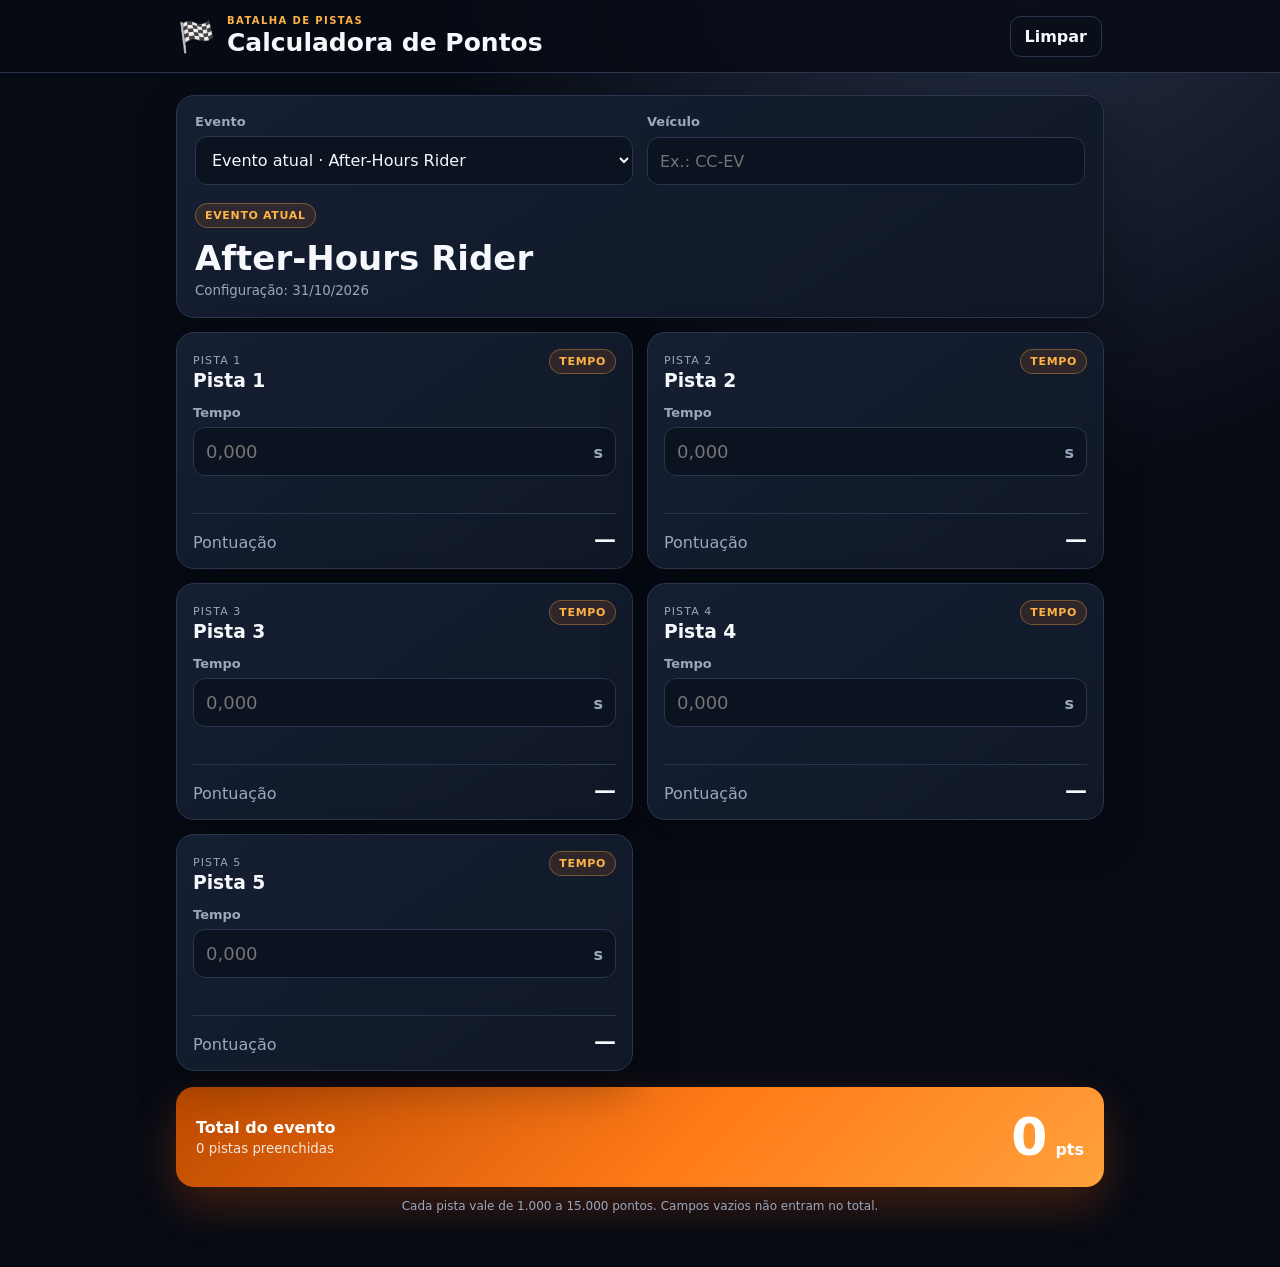
==== index.html @ f87edad0 "Add files via upload" ====
<!doctype html>
<html lang="pt-BR">
<head>
  <meta charset="utf-8">
  <meta name="viewport" content="width=device-width,initial-scale=1,viewport-fit=cover">
  <meta name="theme-color" content="#090f1d">
  <meta name="description" content="Calculadora de pontuação para eventos de corrida.">
  <link rel="manifest" href="manifest.webmanifest">
  <link rel="stylesheet" href="style.css">
  <title>Calculadora de Pontos</title>
</head>
<body>
  <header class="hero">
    <div class="hero__inner">
      <div class="brand"><span class="brand__mark" aria-hidden="true">🏁</span><div><p class="eyebrow">BATALHA DE PISTAS</p><h1>Calculadora de Pontos</h1></div></div>
      <button class="button button--ghost" id="clearButton" type="button">Limpar</button>
    </div>
  </header>
  <main class="container">
    <noscript><p class="notice notice--error">Este site precisa de JavaScript para calcular a pontuação.</p></noscript>
    <p id="status" class="notice" role="status" aria-live="polite">Carregando configuração…</p>
    <section id="calculator" class="hidden" aria-label="Calculadora">
      <div class="panel setup">
        <label class="field"><span>Evento</span><select id="eventSelect"></select></label>
        <label class="field"><span>Veículo</span><input id="vehicleInput" type="text" maxlength="40" autocomplete="off" placeholder="Ex.: CC-EV"></label>
        <div class="event-title"><span id="eventLabel" class="pill"></span><h2 id="eventName"></h2><small id="updatedAt"></small></div>
      </div>
      <div id="tracks" class="tracks"></div>
      <section class="total-card" aria-label="Pontuação total">
        <div><span>Total do evento</span><small id="completedText">0 pistas preenchidas</small></div>
        <strong id="totalScore">0</strong><span class="total-card__unit">pts</span>
      </section>
      <p class="footnote" id="limitsText"></p>
    </section>
  </main>
  <template id="trackTemplate">
    <article class="track-card">
      <div class="track-card__head"><div><span class="track-number"></span><h3 class="track-name"></h3></div><span class="track-type pill"></span></div>
      <label class="field"><span class="input-label"></span><div class="input-wrap"><input class="track-input" type="text" inputmode="decimal" autocomplete="off" placeholder="0,000"><span class="unit"></span></div><small class="error" aria-live="polite"></small></label>
      <div class="score-row"><span>Pontuação</span><strong class="track-score">—</strong></div>
    </article>
  </template>
  <script src="app.js" defer></script>
</body>
</html>
---- style.css ----
:root{color-scheme:dark;--bg:#070b14;--panel:#101827;--panel2:#151f32;--line:#29364d;--text:#f6f8fb;--muted:#9aa8bd;--accent:#ff7a18;--accent2:#ffb347;--danger:#ff6b6b;--ok:#4dd4ac;--radius:18px;--shadow:0 18px 45px rgba(0,0,0,.28)}*{box-sizing:border-box}html{font-family:Inter,ui-sans-serif,system-ui,-apple-system,"Segoe UI",sans-serif;background:var(--bg)}body{margin:0;min-width:320px;color:var(--text);background:radial-gradient(circle at 80% -10%,#28334b 0,transparent 35%),var(--bg);min-height:100vh}.hero{border-bottom:1px solid var(--line);background:rgba(7,11,20,.86);backdrop-filter:blur(14px);position:sticky;top:0;z-index:10}.hero__inner{max-width:960px;margin:auto;padding:15px 18px;display:flex;align-items:center;justify-content:space-between;gap:14px}.brand{display:flex;align-items:center;gap:12px}.brand__mark{font-size:30px}.eyebrow{margin:0;color:var(--accent2);font-weight:800;letter-spacing:.14em;font-size:10px}.brand h1{font-size:clamp(18px,4vw,25px);margin:2px 0 0}.container{max-width:960px;margin:auto;padding:22px 16px 42px}.panel,.track-card{background:linear-gradient(145deg,var(--panel2),var(--panel));border:1px solid var(--line);border-radius:var(--radius);box-shadow:var(--shadow)}.setup{padding:18px;display:grid;grid-template-columns:1fr 1fr;gap:14px}.event-title{grid-column:1/-1;padding-top:4px}.event-title h2{margin:10px 0 2px;font-size:clamp(23px,5vw,34px)}.event-title small{color:var(--muted)}.field{display:grid;gap:7px}.field>span{font-size:13px;color:var(--muted);font-weight:700}input,select{width:100%;border:1px solid var(--line);border-radius:12px;background:#0b1220;color:var(--text);padding:13px 12px;font:inherit;outline:none}input:focus,select:focus{border-color:var(--accent);box-shadow:0 0 0 3px rgba(255,122,24,.15)}.tracks{display:grid;grid-template-columns:repeat(2,minmax(0,1fr));gap:14px;margin-top:14px}.track-card{padding:16px}.track-card__head{display:flex;justify-content:space-between;align-items:flex-start;gap:10px;margin-bottom:14px}.track-card__head h3{margin:2px 0 0}.track-number{font-size:11px;color:var(--muted);text-transform:uppercase;letter-spacing:.1em}.pill{display:inline-flex;border:1px solid rgba(255,179,71,.35);background:rgba(255,122,24,.12);color:var(--accent2);padding:5px 9px;border-radius:999px;font-size:11px;font-weight:800;text-transform:uppercase;letter-spacing:.06em}.input-wrap{position:relative}.input-wrap input{padding-right:54px;font-size:18px;font-variant-numeric:tabular-nums}.unit{position:absolute;right:13px;top:50%;transform:translateY(-50%);color:var(--muted);font-weight:700}.score-row{display:flex;align-items:end;justify-content:space-between;border-top:1px solid var(--line);margin-top:14px;padding-top:13px;color:var(--muted)}.score-row strong{color:var(--text);font-size:22px;font-variant-numeric:tabular-nums}.score-row strong.is-max{color:var(--ok)}.total-card{margin-top:16px;border-radius:var(--radius);padding:20px;background:linear-gradient(135deg,#bd4a00,#ff7a18 55%,#ffa13b);color:#fff;display:grid;grid-template-columns:1fr auto auto;align-items:center;gap:8px;box-shadow:0 18px 45px rgba(255,90,0,.24)}.total-card div{display:grid;gap:4px}.total-card span{font-weight:800}.total-card small{opacity:.85}.total-card strong{font-size:clamp(34px,9vw,52px);font-variant-numeric:tabular-nums}.total-card__unit{align-self:end;padding-bottom:8px}.button{border:0;border-radius:11px;padding:10px 14px;font:inherit;font-weight:800;cursor:pointer}.button--ghost{color:var(--text);border:1px solid var(--line);background:transparent}.button:hover{border-color:var(--accent)}.notice{padding:13px 15px;border:1px solid var(--line);background:var(--panel);border-radius:12px;color:var(--muted)}.notice--error,.error{color:var(--danger)}.error{min-height:16px}.footnote{text-align:center;color:var(--muted);font-size:12px}.hidden{display:none!important}@media(max-width:680px){.setup,.tracks{grid-template-columns:1fr}.total-card{grid-template-columns:1fr auto auto}.brand__mark{display:none}}@media(prefers-reduced-motion:no-preference){.track-card{transition:transform .15s,border-color .15s}.track-card:focus-within{transform:translateY(-2px);border-color:#465676}}
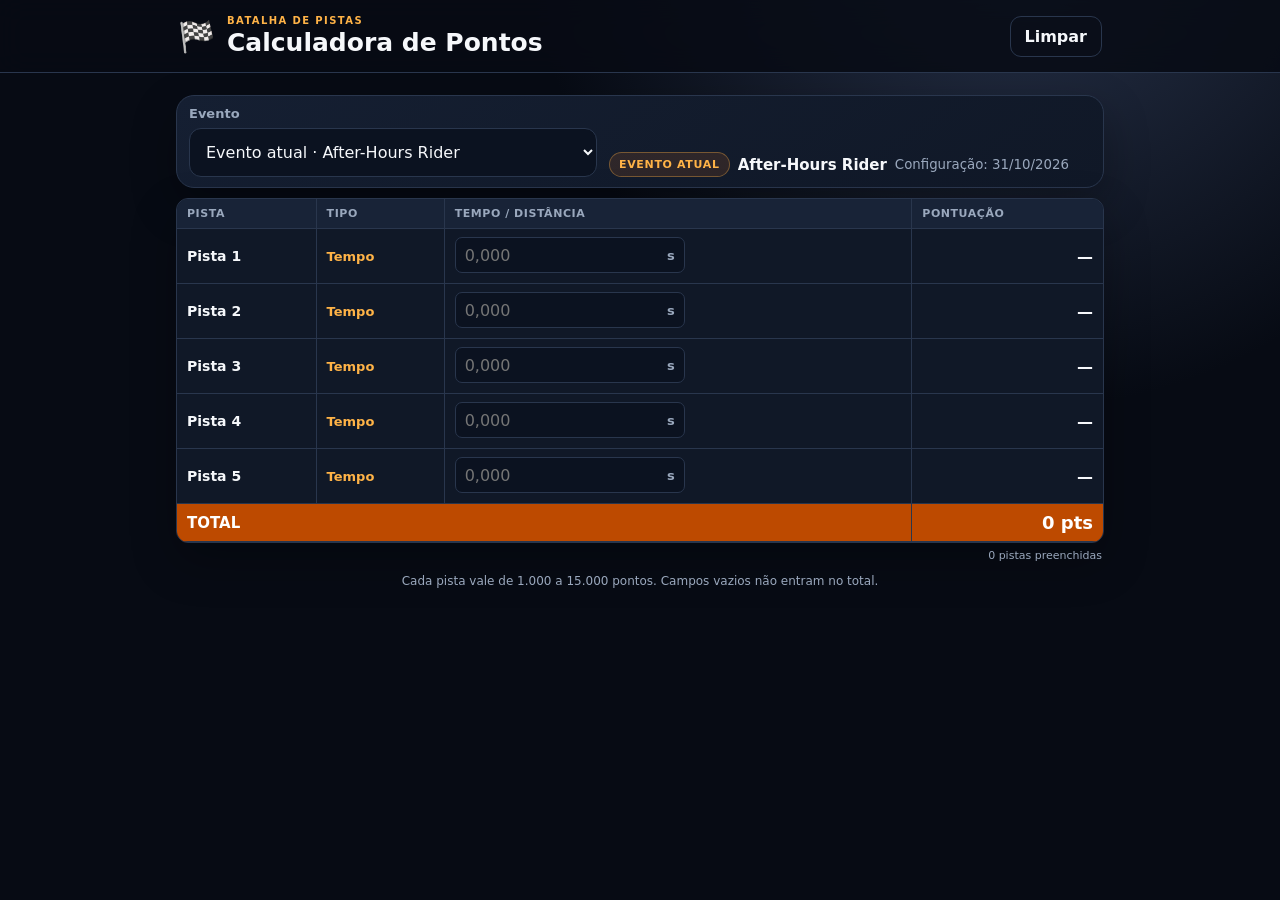
==== commit 20297912: "Add files via upload" ====
--- a/index.html
+++ b/index.html
@@ -20,25 +20,28 @@
     <noscript><p class="notice notice--error">Este site precisa de JavaScript para calcular a pontuação.</p></noscript>
     <p id="status" class="notice" role="status" aria-live="polite">Carregando configuração…</p>
     <section id="calculator" class="hidden" aria-label="Calculadora">
-      <div class="panel setup">
-        <label class="field"><span>Evento</span><select id="eventSelect"></select></label>
-        <label class="field"><span>Veículo</span><input id="vehicleInput" type="text" maxlength="40" autocomplete="off" placeholder="Ex.: CC-EV"></label>
-        <div class="event-title"><span id="eventLabel" class="pill"></span><h2 id="eventName"></h2><small id="updatedAt"></small></div>
+      <div class="panel setup compact-setup">
+        <label class="field event-picker"><span>Evento</span><select id="eventSelect"></select></label>
+        <div class="event-title"><span id="eventLabel" class="pill"></span><strong id="eventName"></strong><small id="updatedAt"></small></div>
       </div>
-      <div id="tracks" class="tracks"></div>
-      <section class="total-card" aria-label="Pontuação total">
-        <div><span>Total do evento</span><small id="completedText">0 pistas preenchidas</small></div>
-        <strong id="totalScore">0</strong><span class="total-card__unit">pts</span>
-      </section>
+      <div class="table-wrap">
+        <table class="score-table">
+          <thead><tr><th>Pista</th><th>Tipo</th><th>Tempo / Distância</th><th>Pontuação</th></tr></thead>
+          <tbody id="tracks"></tbody>
+          <tfoot><tr><th colspan="3">TOTAL</th><th><span id="totalScore">0</span> pts</th></tr></tfoot>
+        </table>
+      </div>
+      <p id="completedText" class="completed-text">0 pistas preenchidas</p>
       <p class="footnote" id="limitsText"></p>
     </section>
   </main>
   <template id="trackTemplate">
-    <article class="track-card">
-      <div class="track-card__head"><div><span class="track-number"></span><h3 class="track-name"></h3></div><span class="track-type pill"></span></div>
-      <label class="field"><span class="input-label"></span><div class="input-wrap"><input class="track-input" type="text" inputmode="decimal" autocomplete="off" placeholder="0,000"><span class="unit"></span></div><small class="error" aria-live="polite"></small></label>
-      <div class="score-row"><span>Pontuação</span><strong class="track-score">—</strong></div>
-    </article>
+    <tr class="track-row">
+      <th scope="row" class="track-name"></th>
+      <td><span class="track-type"></span></td>
+      <td><div class="compact-input"><input class="track-input" type="text" inputmode="decimal" autocomplete="off" placeholder="0,000"><span class="unit"></span></div><small class="error" aria-live="polite"></small></td>
+      <td class="track-score">—</td>
+    </tr>
   </template>
   <script src="app.js" defer></script>
 </body>
--- a/style.css
+++ b/style.css
@@ -1 +1,3 @@
 :root{color-scheme:dark;--bg:#070b14;--panel:#101827;--panel2:#151f32;--line:#29364d;--text:#f6f8fb;--muted:#9aa8bd;--accent:#ff7a18;--accent2:#ffb347;--danger:#ff6b6b;--ok:#4dd4ac;--radius:18px;--shadow:0 18px 45px rgba(0,0,0,.28)}*{box-sizing:border-box}html{font-family:Inter,ui-sans-serif,system-ui,-apple-system,"Segoe UI",sans-serif;background:var(--bg)}body{margin:0;min-width:320px;color:var(--text);background:radial-gradient(circle at 80% -10%,#28334b 0,transparent 35%),var(--bg);min-height:100vh}.hero{border-bottom:1px solid var(--line);background:rgba(7,11,20,.86);backdrop-filter:blur(14px);position:sticky;top:0;z-index:10}.hero__inner{max-width:960px;margin:auto;padding:15px 18px;display:flex;align-items:center;justify-content:space-between;gap:14px}.brand{display:flex;align-items:center;gap:12px}.brand__mark{font-size:30px}.eyebrow{margin:0;color:var(--accent2);font-weight:800;letter-spacing:.14em;font-size:10px}.brand h1{font-size:clamp(18px,4vw,25px);margin:2px 0 0}.container{max-width:960px;margin:auto;padding:22px 16px 42px}.panel,.track-card{background:linear-gradient(145deg,var(--panel2),var(--panel));border:1px solid var(--line);border-radius:var(--radius);box-shadow:var(--shadow)}.setup{padding:18px;display:grid;grid-template-columns:1fr 1fr;gap:14px}.event-title{grid-column:1/-1;padding-top:4px}.event-title h2{margin:10px 0 2px;font-size:clamp(23px,5vw,34px)}.event-title small{color:var(--muted)}.field{display:grid;gap:7px}.field>span{font-size:13px;color:var(--muted);font-weight:700}input,select{width:100%;border:1px solid var(--line);border-radius:12px;background:#0b1220;color:var(--text);padding:13px 12px;font:inherit;outline:none}input:focus,select:focus{border-color:var(--accent);box-shadow:0 0 0 3px rgba(255,122,24,.15)}.tracks{display:grid;grid-template-columns:repeat(2,minmax(0,1fr));gap:14px;margin-top:14px}.track-card{padding:16px}.track-card__head{display:flex;justify-content:space-between;align-items:flex-start;gap:10px;margin-bottom:14px}.track-card__head h3{margin:2px 0 0}.track-number{font-size:11px;color:var(--muted);text-transform:uppercase;letter-spacing:.1em}.pill{display:inline-flex;border:1px solid rgba(255,179,71,.35);background:rgba(255,122,24,.12);color:var(--accent2);padding:5px 9px;border-radius:999px;font-size:11px;font-weight:800;text-transform:uppercase;letter-spacing:.06em}.input-wrap{position:relative}.input-wrap input{padding-right:54px;font-size:18px;font-variant-numeric:tabular-nums}.unit{position:absolute;right:13px;top:50%;transform:translateY(-50%);color:var(--muted);font-weight:700}.score-row{display:flex;align-items:end;justify-content:space-between;border-top:1px solid var(--line);margin-top:14px;padding-top:13px;color:var(--muted)}.score-row strong{color:var(--text);font-size:22px;font-variant-numeric:tabular-nums}.score-row strong.is-max{color:var(--ok)}.total-card{margin-top:16px;border-radius:var(--radius);padding:20px;background:linear-gradient(135deg,#bd4a00,#ff7a18 55%,#ffa13b);color:#fff;display:grid;grid-template-columns:1fr auto auto;align-items:center;gap:8px;box-shadow:0 18px 45px rgba(255,90,0,.24)}.total-card div{display:grid;gap:4px}.total-card span{font-weight:800}.total-card small{opacity:.85}.total-card strong{font-size:clamp(34px,9vw,52px);font-variant-numeric:tabular-nums}.total-card__unit{align-self:end;padding-bottom:8px}.button{border:0;border-radius:11px;padding:10px 14px;font:inherit;font-weight:800;cursor:pointer}.button--ghost{color:var(--text);border:1px solid var(--line);background:transparent}.button:hover{border-color:var(--accent)}.notice{padding:13px 15px;border:1px solid var(--line);background:var(--panel);border-radius:12px;color:var(--muted)}.notice--error,.error{color:var(--danger)}.error{min-height:16px}.footnote{text-align:center;color:var(--muted);font-size:12px}.hidden{display:none!important}@media(max-width:680px){.setup,.tracks{grid-template-columns:1fr}.total-card{grid-template-columns:1fr auto auto}.brand__mark{display:none}}@media(prefers-reduced-motion:no-preference){.track-card{transition:transform .15s,border-color .15s}.track-card:focus-within{transform:translateY(-2px);border-color:#465676}}
+/* v2 compact spreadsheet layout */
+.compact-setup{display:flex;align-items:end;gap:12px;padding:10px 12px}.compact-setup .event-picker{min-width:260px}.compact-setup .event-title{padding:0;display:flex;align-items:center;gap:8px;min-width:0}.compact-setup .event-title strong{font-size:15px;white-space:nowrap;overflow:hidden;text-overflow:ellipsis}.compact-setup .event-title small{white-space:nowrap}.table-wrap{margin-top:10px;border:1px solid var(--line);border-radius:12px;overflow:hidden;background:var(--panel);box-shadow:var(--shadow)}.score-table{width:100%;border-collapse:collapse;font-variant-numeric:tabular-nums}.score-table th,.score-table td{padding:8px 10px;border-right:1px solid var(--line);border-bottom:1px solid var(--line);text-align:left}.score-table th:last-child,.score-table td:last-child{border-right:0}.score-table thead th{background:#182337;color:var(--muted);font-size:11px;text-transform:uppercase;letter-spacing:.05em}.score-table tbody th{font-size:14px;white-space:nowrap}.score-table tbody td{font-size:13px}.score-table tbody tr:last-child>*{border-bottom:1px solid var(--line)}.score-table tfoot th{background:#bd4a00;color:white;font-size:15px}.score-table tfoot th:last-child{text-align:right;font-size:18px}.track-type{color:var(--accent2);font-weight:700}.compact-input{display:flex;align-items:center;position:relative;max-width:230px}.compact-input input{height:36px;border-radius:7px;padding:6px 44px 6px 9px;font-size:16px}.compact-input .unit{right:10px}.track-score{text-align:right!important;font-weight:800;font-size:16px!important;white-space:nowrap}.track-score.is-max{color:var(--ok)}.error{display:block;min-height:0;margin-top:2px;font-size:10px}.completed-text{margin:6px 2px 0;text-align:right;color:var(--muted);font-size:11px}@media(max-width:680px){.container{padding:10px 8px 26px}.hero__inner{padding:9px 10px}.brand h1{font-size:17px}.eyebrow{display:none}.compact-setup{display:block;padding:8px}.compact-setup .event-picker{min-width:0}.compact-setup .event-title{margin-top:6px;flex-wrap:wrap}.compact-setup .event-title small{display:none}.table-wrap{margin-top:8px;border-radius:8px}.score-table th,.score-table td{padding:6px 5px}.score-table thead th{font-size:9px}.score-table thead th:nth-child(1){width:18%}.score-table thead th:nth-child(2){width:18%}.score-table thead th:nth-child(3){width:37%}.score-table thead th:nth-child(4){width:27%}.score-table tbody th{font-size:12px}.score-table tbody td{font-size:11px}.compact-input input{min-width:0;width:100%;height:32px;font-size:15px;padding-left:6px}.track-score{font-size:13px!important}.footnote{margin:8px 4px}.button{padding:7px 10px;font-size:12px}}
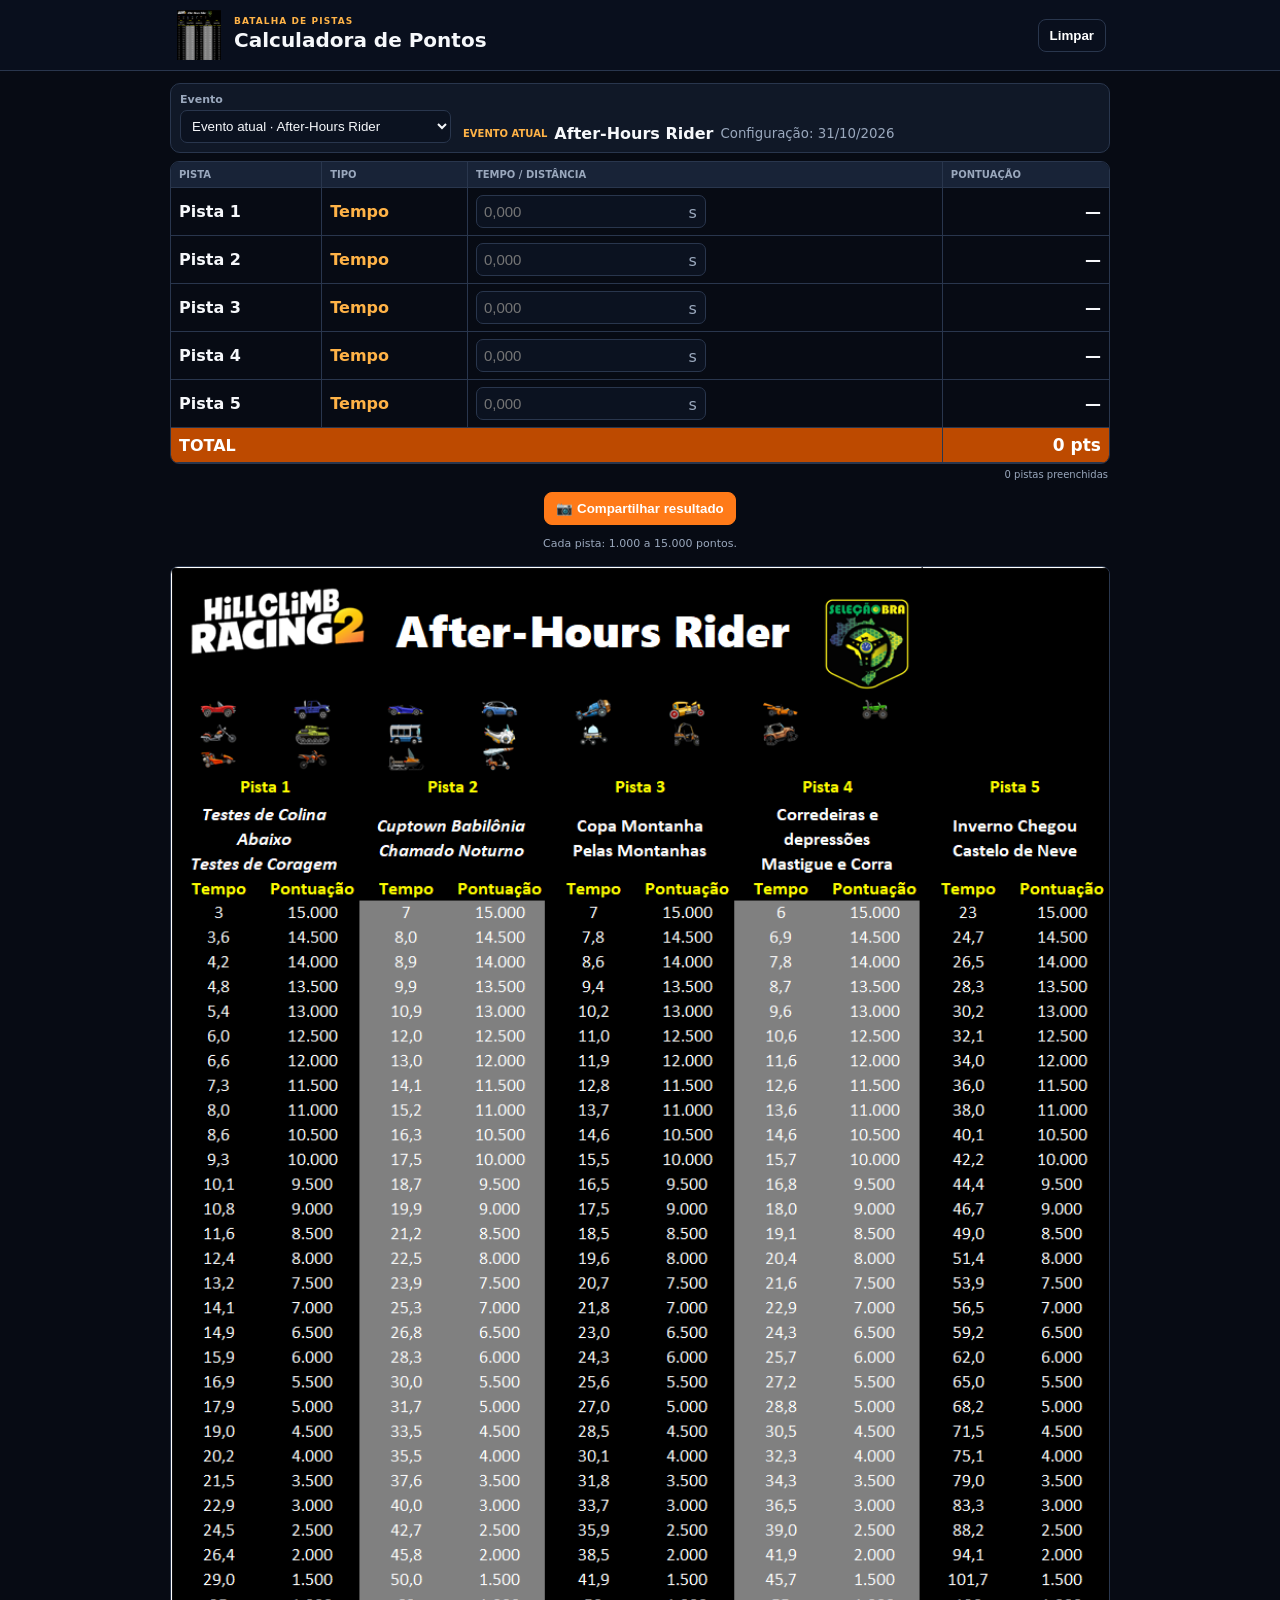
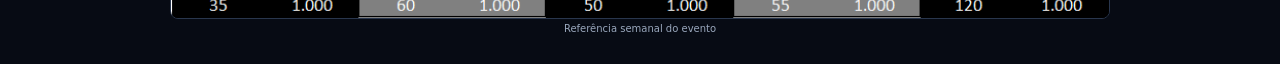
==== commit 58491c59: "Add files via upload" ====
--- a/index.html
+++ b/index.html
@@ -1,48 +1,7 @@
-<!doctype html>
-<html lang="pt-BR">
-<head>
-  <meta charset="utf-8">
-  <meta name="viewport" content="width=device-width,initial-scale=1,viewport-fit=cover">
-  <meta name="theme-color" content="#090f1d">
-  <meta name="description" content="Calculadora de pontuação para eventos de corrida.">
-  <link rel="manifest" href="manifest.webmanifest">
-  <link rel="stylesheet" href="style.css">
-  <title>Calculadora de Pontos</title>
-</head>
-<body>
-  <header class="hero">
-    <div class="hero__inner">
-      <div class="brand"><span class="brand__mark" aria-hidden="true">🏁</span><div><p class="eyebrow">BATALHA DE PISTAS</p><h1>Calculadora de Pontos</h1></div></div>
-      <button class="button button--ghost" id="clearButton" type="button">Limpar</button>
-    </div>
-  </header>
-  <main class="container">
-    <noscript><p class="notice notice--error">Este site precisa de JavaScript para calcular a pontuação.</p></noscript>
-    <p id="status" class="notice" role="status" aria-live="polite">Carregando configuração…</p>
-    <section id="calculator" class="hidden" aria-label="Calculadora">
-      <div class="panel setup compact-setup">
-        <label class="field event-picker"><span>Evento</span><select id="eventSelect"></select></label>
-        <div class="event-title"><span id="eventLabel" class="pill"></span><strong id="eventName"></strong><small id="updatedAt"></small></div>
-      </div>
-      <div class="table-wrap">
-        <table class="score-table">
-          <thead><tr><th>Pista</th><th>Tipo</th><th>Tempo / Distância</th><th>Pontuação</th></tr></thead>
-          <tbody id="tracks"></tbody>
-          <tfoot><tr><th colspan="3">TOTAL</th><th><span id="totalScore">0</span> pts</th></tr></tfoot>
-        </table>
-      </div>
-      <p id="completedText" class="completed-text">0 pistas preenchidas</p>
-      <p class="footnote" id="limitsText"></p>
-    </section>
-  </main>
-  <template id="trackTemplate">
-    <tr class="track-row">
-      <th scope="row" class="track-name"></th>
-      <td><span class="track-type"></span></td>
-      <td><div class="compact-input"><input class="track-input" type="text" inputmode="decimal" autocomplete="off" placeholder="0,000"><span class="unit"></span></div><small class="error" aria-live="polite"></small></td>
-      <td class="track-score">—</td>
-    </tr>
-  </template>
-  <script src="app.js" defer></script>
-</body>
-</html>
+<!doctype html><html lang="pt-BR"><head><meta charset="utf-8"><meta name="viewport" content="width=device-width,initial-scale=1,viewport-fit=cover"><meta name="theme-color" content="#090f1d"><meta name="description" content="Calculadora de pontuação para eventos de corrida."><link rel="manifest" href="manifest.webmanifest"><link rel="stylesheet" href="style.css"><title>Calculadora de Pontos</title></head><body>
+<header class="hero"><div class="hero__inner"><div class="brand"><img class="brand__logo" src="images/logo.png" alt="Seleção BR"><div><p class="eyebrow">BATALHA DE PISTAS</p><h1>Calculadora de Pontos</h1></div></div><button class="button button--ghost" id="clearButton" type="button">Limpar</button></div></header>
+<main class="container"><noscript><p class="notice notice--error">Este site precisa de JavaScript.</p></noscript><p id="status" class="notice" role="status" aria-live="polite">Carregando configuração…</p>
+<section id="calculator" class="hidden" aria-label="Calculadora"><div id="captureArea" class="capture-area"><div class="capture-brand"><img src="images/logo.png" alt=""><strong>Calculadora de Pontos</strong></div><div class="panel compact-setup"><label class="field event-picker"><span>Evento</span><select id="eventSelect"></select></label><div class="event-title"><span id="eventLabel" class="pill"></span><strong id="eventName"></strong><small id="updatedAt"></small></div></div><div class="table-wrap"><table class="score-table"><thead><tr><th>Pista</th><th>Tipo</th><th>Tempo / Distância</th><th>Pontuação</th></tr></thead><tbody id="tracks"></tbody><tfoot><tr><th colspan="3">TOTAL</th><th><span id="totalScore">0</span> pts</th></tr></tfoot></table></div><p id="completedText" class="completed-text">0 pistas preenchidas</p></div>
+<div class="actions"><button id="shareButton" class="button button--accent" type="button">📷 Compartilhar resultado</button></div><p class="footnote" id="limitsText"></p><figure class="weekly"><img id="weeklyImage" src="images/evento-semanal.png" alt="Tabela semanal do evento"><figcaption>Referência semanal do evento</figcaption></figure></section></main>
+<template id="trackTemplate"><tr class="track-row"><th scope="row" class="track-name"></th><td><span class="track-type"></span></td><td><div class="compact-input"><input class="track-input" type="text" inputmode="decimal" autocomplete="off" placeholder="0,000"><span class="unit"></span></div><small class="error" aria-live="polite"></small></td><td class="track-score">—</td></tr></template>
+<script src="app.js" defer></script></body></html>
--- a/style.css
+++ b/style.css
@@ -1,3 +1 @@
-:root{color-scheme:dark;--bg:#070b14;--panel:#101827;--panel2:#151f32;--line:#29364d;--text:#f6f8fb;--muted:#9aa8bd;--accent:#ff7a18;--accent2:#ffb347;--danger:#ff6b6b;--ok:#4dd4ac;--radius:18px;--shadow:0 18px 45px rgba(0,0,0,.28)}*{box-sizing:border-box}html{font-family:Inter,ui-sans-serif,system-ui,-apple-system,"Segoe UI",sans-serif;background:var(--bg)}body{margin:0;min-width:320px;color:var(--text);background:radial-gradient(circle at 80% -10%,#28334b 0,transparent 35%),var(--bg);min-height:100vh}.hero{border-bottom:1px solid var(--line);background:rgba(7,11,20,.86);backdrop-filter:blur(14px);position:sticky;top:0;z-index:10}.hero__inner{max-width:960px;margin:auto;padding:15px 18px;display:flex;align-items:center;justify-content:space-between;gap:14px}.brand{display:flex;align-items:center;gap:12px}.brand__mark{font-size:30px}.eyebrow{margin:0;color:var(--accent2);font-weight:800;letter-spacing:.14em;font-size:10px}.brand h1{font-size:clamp(18px,4vw,25px);margin:2px 0 0}.container{max-width:960px;margin:auto;padding:22px 16px 42px}.panel,.track-card{background:linear-gradient(145deg,var(--panel2),var(--panel));border:1px solid var(--line);border-radius:var(--radius);box-shadow:var(--shadow)}.setup{padding:18px;display:grid;grid-template-columns:1fr 1fr;gap:14px}.event-title{grid-column:1/-1;padding-top:4px}.event-title h2{margin:10px 0 2px;font-size:clamp(23px,5vw,34px)}.event-title small{color:var(--muted)}.field{display:grid;gap:7px}.field>span{font-size:13px;color:var(--muted);font-weight:700}input,select{width:100%;border:1px solid var(--line);border-radius:12px;background:#0b1220;color:var(--text);padding:13px 12px;font:inherit;outline:none}input:focus,select:focus{border-color:var(--accent);box-shadow:0 0 0 3px rgba(255,122,24,.15)}.tracks{display:grid;grid-template-columns:repeat(2,minmax(0,1fr));gap:14px;margin-top:14px}.track-card{padding:16px}.track-card__head{display:flex;justify-content:space-between;align-items:flex-start;gap:10px;margin-bottom:14px}.track-card__head h3{margin:2px 0 0}.track-number{font-size:11px;color:var(--muted);text-transform:uppercase;letter-spacing:.1em}.pill{display:inline-flex;border:1px solid rgba(255,179,71,.35);background:rgba(255,122,24,.12);color:var(--accent2);padding:5px 9px;border-radius:999px;font-size:11px;font-weight:800;text-transform:uppercase;letter-spacing:.06em}.input-wrap{position:relative}.input-wrap input{padding-right:54px;font-size:18px;font-variant-numeric:tabular-nums}.unit{position:absolute;right:13px;top:50%;transform:translateY(-50%);color:var(--muted);font-weight:700}.score-row{display:flex;align-items:end;justify-content:space-between;border-top:1px solid var(--line);margin-top:14px;padding-top:13px;color:var(--muted)}.score-row strong{color:var(--text);font-size:22px;font-variant-numeric:tabular-nums}.score-row strong.is-max{color:var(--ok)}.total-card{margin-top:16px;border-radius:var(--radius);padding:20px;background:linear-gradient(135deg,#bd4a00,#ff7a18 55%,#ffa13b);color:#fff;display:grid;grid-template-columns:1fr auto auto;align-items:center;gap:8px;box-shadow:0 18px 45px rgba(255,90,0,.24)}.total-card div{display:grid;gap:4px}.total-card span{font-weight:800}.total-card small{opacity:.85}.total-card strong{font-size:clamp(34px,9vw,52px);font-variant-numeric:tabular-nums}.total-card__unit{align-self:end;padding-bottom:8px}.button{border:0;border-radius:11px;padding:10px 14px;font:inherit;font-weight:800;cursor:pointer}.button--ghost{color:var(--text);border:1px solid var(--line);background:transparent}.button:hover{border-color:var(--accent)}.notice{padding:13px 15px;border:1px solid var(--line);background:var(--panel);border-radius:12px;color:var(--muted)}.notice--error,.error{color:var(--danger)}.error{min-height:16px}.footnote{text-align:center;color:var(--muted);font-size:12px}.hidden{display:none!important}@media(max-width:680px){.setup,.tracks{grid-template-columns:1fr}.total-card{grid-template-columns:1fr auto auto}.brand__mark{display:none}}@media(prefers-reduced-motion:no-preference){.track-card{transition:transform .15s,border-color .15s}.track-card:focus-within{transform:translateY(-2px);border-color:#465676}}
-/* v2 compact spreadsheet layout */
-.compact-setup{display:flex;align-items:end;gap:12px;padding:10px 12px}.compact-setup .event-picker{min-width:260px}.compact-setup .event-title{padding:0;display:flex;align-items:center;gap:8px;min-width:0}.compact-setup .event-title strong{font-size:15px;white-space:nowrap;overflow:hidden;text-overflow:ellipsis}.compact-setup .event-title small{white-space:nowrap}.table-wrap{margin-top:10px;border:1px solid var(--line);border-radius:12px;overflow:hidden;background:var(--panel);box-shadow:var(--shadow)}.score-table{width:100%;border-collapse:collapse;font-variant-numeric:tabular-nums}.score-table th,.score-table td{padding:8px 10px;border-right:1px solid var(--line);border-bottom:1px solid var(--line);text-align:left}.score-table th:last-child,.score-table td:last-child{border-right:0}.score-table thead th{background:#182337;color:var(--muted);font-size:11px;text-transform:uppercase;letter-spacing:.05em}.score-table tbody th{font-size:14px;white-space:nowrap}.score-table tbody td{font-size:13px}.score-table tbody tr:last-child>*{border-bottom:1px solid var(--line)}.score-table tfoot th{background:#bd4a00;color:white;font-size:15px}.score-table tfoot th:last-child{text-align:right;font-size:18px}.track-type{color:var(--accent2);font-weight:700}.compact-input{display:flex;align-items:center;position:relative;max-width:230px}.compact-input input{height:36px;border-radius:7px;padding:6px 44px 6px 9px;font-size:16px}.compact-input .unit{right:10px}.track-score{text-align:right!important;font-weight:800;font-size:16px!important;white-space:nowrap}.track-score.is-max{color:var(--ok)}.error{display:block;min-height:0;margin-top:2px;font-size:10px}.completed-text{margin:6px 2px 0;text-align:right;color:var(--muted);font-size:11px}@media(max-width:680px){.container{padding:10px 8px 26px}.hero__inner{padding:9px 10px}.brand h1{font-size:17px}.eyebrow{display:none}.compact-setup{display:block;padding:8px}.compact-setup .event-picker{min-width:0}.compact-setup .event-title{margin-top:6px;flex-wrap:wrap}.compact-setup .event-title small{display:none}.table-wrap{margin-top:8px;border-radius:8px}.score-table th,.score-table td{padding:6px 5px}.score-table thead th{font-size:9px}.score-table thead th:nth-child(1){width:18%}.score-table thead th:nth-child(2){width:18%}.score-table thead th:nth-child(3){width:37%}.score-table thead th:nth-child(4){width:27%}.score-table tbody th{font-size:12px}.score-table tbody td{font-size:11px}.compact-input input{min-width:0;width:100%;height:32px;font-size:15px;padding-left:6px}.track-score{font-size:13px!important}.footnote{margin:8px 4px}.button{padding:7px 10px;font-size:12px}}
+:root{color-scheme:dark;--bg:#070b14;--panel:#101827;--line:#29364d;--text:#f6f8fb;--muted:#9aa8bd;--accent:#ff7a18;--accent2:#ffb347;--danger:#ff6b6b;--ok:#4dd4ac}*{box-sizing:border-box}body{margin:0;min-width:320px;font-family:Inter,system-ui,-apple-system,"Segoe UI",sans-serif;color:var(--text);background:var(--bg)}.hero{border-bottom:1px solid var(--line);background:#090f1d;position:sticky;top:0;z-index:10}.hero__inner{max-width:960px;margin:auto;padding:10px 14px;display:flex;align-items:center;justify-content:space-between;gap:12px}.brand{display:flex;align-items:center;gap:10px}.brand__logo,.capture-brand img{width:50px;height:50px;object-fit:contain}.eyebrow{margin:0;color:var(--accent2);font-weight:800;font-size:9px;letter-spacing:.12em}.brand h1{font-size:20px;margin:2px 0}.container{max-width:960px;margin:auto;padding:12px 10px 30px}.panel{background:#101827;border:1px solid var(--line);border-radius:10px}.compact-setup{display:flex;align-items:end;gap:12px;padding:9px}.event-picker{min-width:260px}.event-title{display:flex;align-items:center;gap:7px;min-width:0}.event-title small{color:var(--muted)}.field{display:grid;gap:4px}.field>span{font-size:11px;color:var(--muted);font-weight:700}select,input{width:100%;background:#0b1220;color:var(--text);border:1px solid var(--line);border-radius:7px;padding:7px;outline:none}.pill{display:inline-flex;color:var(--accent2);font-size:10px;font-weight:800;text-transform:uppercase}.table-wrap{margin-top:8px;border:1px solid var(--line);border-radius:9px;overflow:hidden}.score-table{width:100%;border-collapse:collapse;font-variant-numeric:tabular-nums}.score-table th,.score-table td{padding:7px 8px;border-right:1px solid var(--line);border-bottom:1px solid var(--line);text-align:left}.score-table th:last-child,.score-table td:last-child{border-right:0}.score-table thead th{background:#182337;color:var(--muted);font-size:10px;text-transform:uppercase}.score-table tbody th{white-space:nowrap}.score-table tfoot th{background:#bd4a00;color:#fff}.score-table tfoot th:last-child{text-align:right;font-size:17px}.track-type{color:var(--accent2);font-weight:700}.compact-input{position:relative;max-width:230px}.compact-input input{height:33px;padding-right:40px;font-size:15px}.unit{position:absolute;right:9px;top:50%;transform:translateY(-50%);color:var(--muted)}.track-score{text-align:right!important;font-weight:800;white-space:nowrap}.track-score.is-max{color:var(--ok)}.error{display:block;color:var(--danger);font-size:9px}.completed-text{margin:5px 2px;text-align:right;color:var(--muted);font-size:10px}.button{border:1px solid var(--line);border-radius:8px;padding:8px 11px;font-weight:800;cursor:pointer;color:#fff;background:transparent}.button--accent{background:var(--accent);border-color:var(--accent)}.actions{text-align:center;margin:12px 0}.footnote{text-align:center;color:var(--muted);font-size:11px}.weekly{margin:16px 0 0;text-align:center}.weekly img{display:block;width:100%;height:auto;max-height:none;object-fit:contain;background:#000;border:1px solid var(--line);border-radius:8px}.weekly figcaption{font-size:10px;color:var(--muted);margin-top:4px}.capture-brand{display:none;align-items:center;gap:10px;margin-bottom:7px}.notice{padding:10px;border:1px solid var(--line);border-radius:8px;color:var(--muted)}.hidden{display:none!important}.capture-mode{padding:14px;background:#070b14}.capture-mode .capture-brand{display:flex}.capture-mode .completed-text{display:none}@media(max-width:680px){.hero__inner{padding:7px 9px}.brand__logo{width:40px;height:40px}.brand h1{font-size:16px}.eyebrow{display:none}.container{padding:8px 6px 22px}.compact-setup{display:block;padding:7px}.event-picker{min-width:0}.event-title{margin-top:6px;flex-wrap:wrap}.event-title small{display:none}.score-table th,.score-table td{padding:5px 4px}.score-table thead th{font-size:8px}.score-table tbody th,.score-table tbody td{font-size:11px}.score-table thead th:nth-child(1){width:18%}.score-table thead th:nth-child(2){width:18%}.score-table thead th:nth-child(3){width:37%}.score-table thead th:nth-child(4){width:27%}.compact-input input{height:30px;font-size:14px;min-width:0}.track-score{font-size:12px}.button{padding:7px 9px;font-size:11px}}
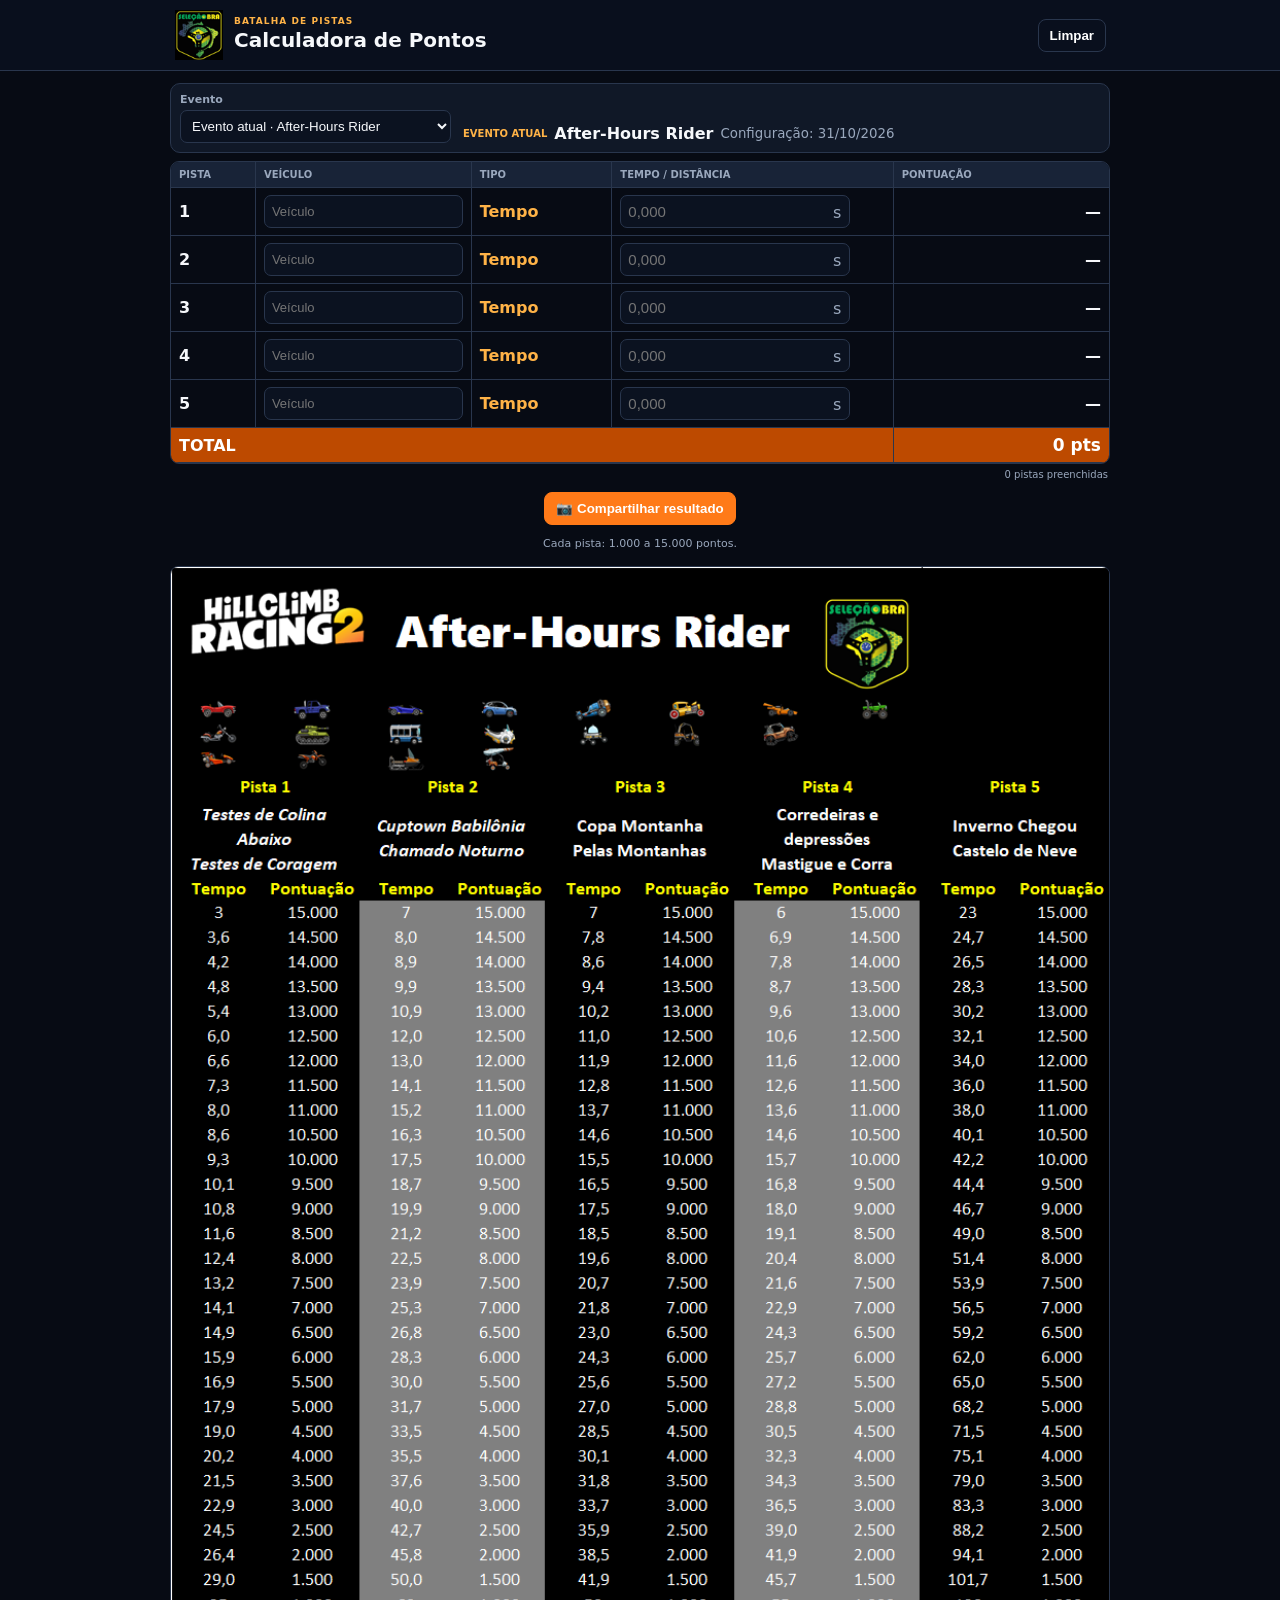
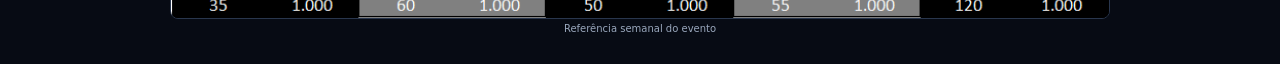
==== commit 0e049fa3: "Add files via upload" ====
--- a/index.html
+++ b/index.html
@@ -1,7 +1,7 @@
 <!doctype html><html lang="pt-BR"><head><meta charset="utf-8"><meta name="viewport" content="width=device-width,initial-scale=1,viewport-fit=cover"><meta name="theme-color" content="#090f1d"><meta name="description" content="Calculadora de pontuação para eventos de corrida."><link rel="manifest" href="manifest.webmanifest"><link rel="stylesheet" href="style.css"><title>Calculadora de Pontos</title></head><body>
 <header class="hero"><div class="hero__inner"><div class="brand"><img class="brand__logo" src="images/logo.png" alt="Seleção BR"><div><p class="eyebrow">BATALHA DE PISTAS</p><h1>Calculadora de Pontos</h1></div></div><button class="button button--ghost" id="clearButton" type="button">Limpar</button></div></header>
 <main class="container"><noscript><p class="notice notice--error">Este site precisa de JavaScript.</p></noscript><p id="status" class="notice" role="status" aria-live="polite">Carregando configuração…</p>
-<section id="calculator" class="hidden" aria-label="Calculadora"><div id="captureArea" class="capture-area"><div class="capture-brand"><img src="images/logo.png" alt=""><strong>Calculadora de Pontos</strong></div><div class="panel compact-setup"><label class="field event-picker"><span>Evento</span><select id="eventSelect"></select></label><div class="event-title"><span id="eventLabel" class="pill"></span><strong id="eventName"></strong><small id="updatedAt"></small></div></div><div class="table-wrap"><table class="score-table"><thead><tr><th>Pista</th><th>Tipo</th><th>Tempo / Distância</th><th>Pontuação</th></tr></thead><tbody id="tracks"></tbody><tfoot><tr><th colspan="3">TOTAL</th><th><span id="totalScore">0</span> pts</th></tr></tfoot></table></div><p id="completedText" class="completed-text">0 pistas preenchidas</p></div>
+<section id="calculator" class="hidden" aria-label="Calculadora"><div id="captureArea" class="capture-area"><div class="capture-brand"><img src="images/logo.png" alt=""><strong>Calculadora de Pontos</strong></div><div class="panel compact-setup"><label class="field event-picker"><span>Evento</span><select id="eventSelect"></select></label><div class="event-title"><span id="eventLabel" class="pill"></span><strong id="eventName"></strong><small id="updatedAt"></small></div></div><div class="table-wrap"><table class="score-table"><thead><tr><th>Pista</th><th>Veículo</th><th>Tipo</th><th>Tempo / Distância</th><th>Pontuação</th></tr></thead><tbody id="tracks"></tbody><tfoot><tr><th colspan="4">TOTAL</th><th><span id="totalScore">0</span> pts</th></tr></tfoot></table></div><p id="completedText" class="completed-text">0 pistas preenchidas</p></div>
 <div class="actions"><button id="shareButton" class="button button--accent" type="button">📷 Compartilhar resultado</button></div><p class="footnote" id="limitsText"></p><figure class="weekly"><img id="weeklyImage" src="images/evento-semanal.png" alt="Tabela semanal do evento"><figcaption>Referência semanal do evento</figcaption></figure></section></main>
-<template id="trackTemplate"><tr class="track-row"><th scope="row" class="track-name"></th><td><span class="track-type"></span></td><td><div class="compact-input"><input class="track-input" type="text" inputmode="decimal" autocomplete="off" placeholder="0,000"><span class="unit"></span></div><small class="error" aria-live="polite"></small></td><td class="track-score">—</td></tr></template>
+<template id="trackTemplate"><tr class="track-row"><th scope="row" class="track-name"></th><td><input class="vehicle-input" type="text" maxlength="30" autocomplete="off" placeholder="Veículo"></td><td><span class="track-type"></span></td><td><div class="compact-input"><input class="track-input" type="text" inputmode="decimal" autocomplete="off" placeholder="0,000"><span class="unit"></span></div><small class="error" aria-live="polite"></small></td><td class="track-score">—</td></tr></template>
 <script src="app.js" defer></script></body></html>
--- a/style.css
+++ b/style.css
@@ -1 +1,7 @@
 :root{color-scheme:dark;--bg:#070b14;--panel:#101827;--line:#29364d;--text:#f6f8fb;--muted:#9aa8bd;--accent:#ff7a18;--accent2:#ffb347;--danger:#ff6b6b;--ok:#4dd4ac}*{box-sizing:border-box}body{margin:0;min-width:320px;font-family:Inter,system-ui,-apple-system,"Segoe UI",sans-serif;color:var(--text);background:var(--bg)}.hero{border-bottom:1px solid var(--line);background:#090f1d;position:sticky;top:0;z-index:10}.hero__inner{max-width:960px;margin:auto;padding:10px 14px;display:flex;align-items:center;justify-content:space-between;gap:12px}.brand{display:flex;align-items:center;gap:10px}.brand__logo,.capture-brand img{width:50px;height:50px;object-fit:contain}.eyebrow{margin:0;color:var(--accent2);font-weight:800;font-size:9px;letter-spacing:.12em}.brand h1{font-size:20px;margin:2px 0}.container{max-width:960px;margin:auto;padding:12px 10px 30px}.panel{background:#101827;border:1px solid var(--line);border-radius:10px}.compact-setup{display:flex;align-items:end;gap:12px;padding:9px}.event-picker{min-width:260px}.event-title{display:flex;align-items:center;gap:7px;min-width:0}.event-title small{color:var(--muted)}.field{display:grid;gap:4px}.field>span{font-size:11px;color:var(--muted);font-weight:700}select,input{width:100%;background:#0b1220;color:var(--text);border:1px solid var(--line);border-radius:7px;padding:7px;outline:none}.pill{display:inline-flex;color:var(--accent2);font-size:10px;font-weight:800;text-transform:uppercase}.table-wrap{margin-top:8px;border:1px solid var(--line);border-radius:9px;overflow:hidden}.score-table{width:100%;border-collapse:collapse;font-variant-numeric:tabular-nums}.score-table th,.score-table td{padding:7px 8px;border-right:1px solid var(--line);border-bottom:1px solid var(--line);text-align:left}.score-table th:last-child,.score-table td:last-child{border-right:0}.score-table thead th{background:#182337;color:var(--muted);font-size:10px;text-transform:uppercase}.score-table tbody th{white-space:nowrap}.score-table tfoot th{background:#bd4a00;color:#fff}.score-table tfoot th:last-child{text-align:right;font-size:17px}.track-type{color:var(--accent2);font-weight:700}.compact-input{position:relative;max-width:230px}.compact-input input{height:33px;padding-right:40px;font-size:15px}.unit{position:absolute;right:9px;top:50%;transform:translateY(-50%);color:var(--muted)}.track-score{text-align:right!important;font-weight:800;white-space:nowrap}.track-score.is-max{color:var(--ok)}.error{display:block;color:var(--danger);font-size:9px}.completed-text{margin:5px 2px;text-align:right;color:var(--muted);font-size:10px}.button{border:1px solid var(--line);border-radius:8px;padding:8px 11px;font-weight:800;cursor:pointer;color:#fff;background:transparent}.button--accent{background:var(--accent);border-color:var(--accent)}.actions{text-align:center;margin:12px 0}.footnote{text-align:center;color:var(--muted);font-size:11px}.weekly{margin:16px 0 0;text-align:center}.weekly img{display:block;width:100%;height:auto;max-height:none;object-fit:contain;background:#000;border:1px solid var(--line);border-radius:8px}.weekly figcaption{font-size:10px;color:var(--muted);margin-top:4px}.capture-brand{display:none;align-items:center;gap:10px;margin-bottom:7px}.notice{padding:10px;border:1px solid var(--line);border-radius:8px;color:var(--muted)}.hidden{display:none!important}.capture-mode{padding:14px;background:#070b14}.capture-mode .capture-brand{display:flex}.capture-mode .completed-text{display:none}@media(max-width:680px){.hero__inner{padding:7px 9px}.brand__logo{width:40px;height:40px}.brand h1{font-size:16px}.eyebrow{display:none}.container{padding:8px 6px 22px}.compact-setup{display:block;padding:7px}.event-picker{min-width:0}.event-title{margin-top:6px;flex-wrap:wrap}.event-title small{display:none}.score-table th,.score-table td{padding:5px 4px}.score-table thead th{font-size:8px}.score-table tbody th,.score-table tbody td{font-size:11px}.score-table thead th:nth-child(1){width:18%}.score-table thead th:nth-child(2){width:18%}.score-table thead th:nth-child(3){width:37%}.score-table thead th:nth-child(4){width:27%}.compact-input input{height:30px;font-size:14px;min-width:0}.track-score{font-size:12px}.button{padding:7px 9px;font-size:11px}}
+
+
+/* v6: veiculo independente por pista */
+.vehicle-input{width:100%;min-width:90px;height:33px;padding:5px 7px;font-size:13px}
+.score-table thead th:nth-child(1){width:9%}.score-table thead th:nth-child(2){width:23%}.score-table thead th:nth-child(3){width:15%}.score-table thead th:nth-child(4){width:30%}.score-table thead th:nth-child(5){width:23%}
+@media(max-width:680px){.compact-setup{display:block}.score-table th,.score-table td{padding:5px 3px}.score-table thead th{font-size:7px}.vehicle-input{min-width:70px;height:30px;padding:4px;font-size:11px}.score-table thead th:nth-child(1){width:7%}.score-table thead th:nth-child(2){width:24%}.score-table thead th:nth-child(3){width:14%}.score-table thead th:nth-child(4){width:31%}.score-table thead th:nth-child(5){width:24%}}
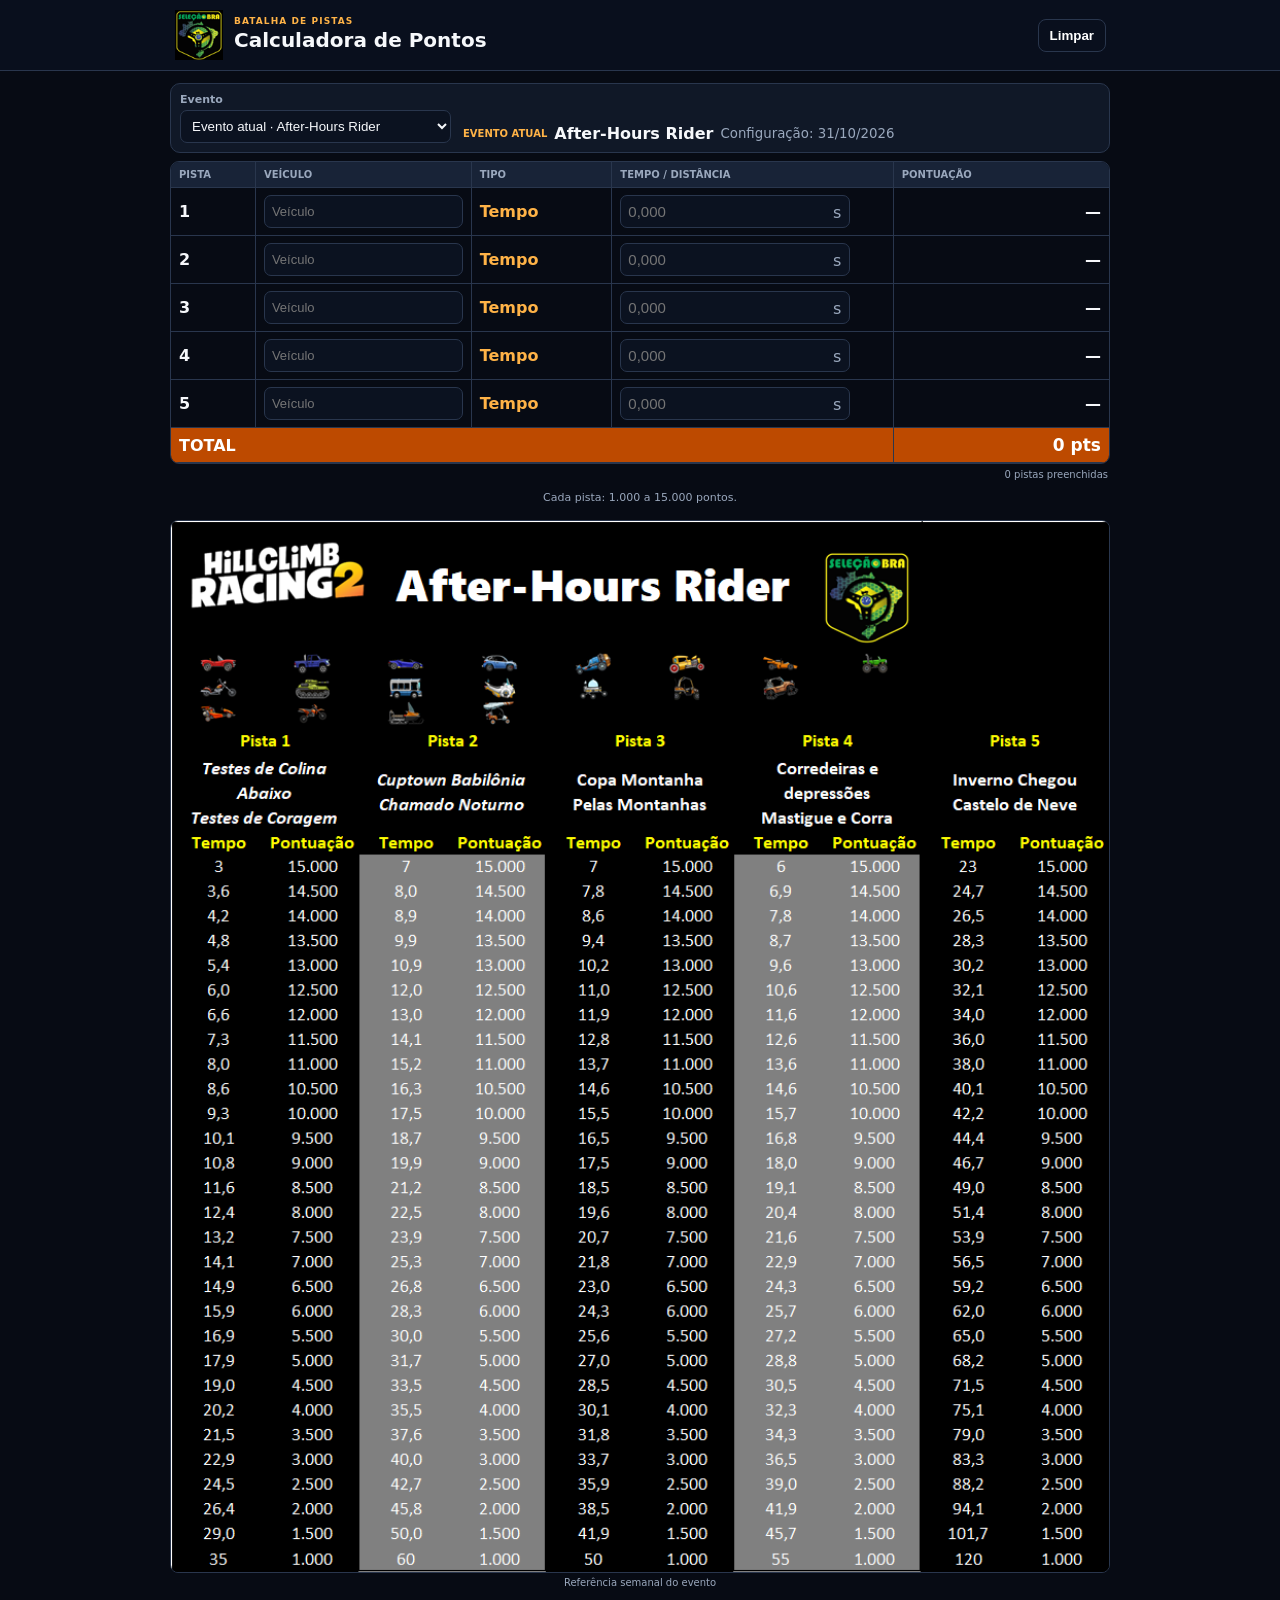
==== commit 2d3747b9: "Add files via upload" ====
--- a/index.html
+++ b/index.html
@@ -2,6 +2,6 @@
 <header class="hero"><div class="hero__inner"><div class="brand"><img class="brand__logo" src="images/logo.png" alt="Seleção BR"><div><p class="eyebrow">BATALHA DE PISTAS</p><h1>Calculadora de Pontos</h1></div></div><button class="button button--ghost" id="clearButton" type="button">Limpar</button></div></header>
 <main class="container"><noscript><p class="notice notice--error">Este site precisa de JavaScript.</p></noscript><p id="status" class="notice" role="status" aria-live="polite">Carregando configuração…</p>
 <section id="calculator" class="hidden" aria-label="Calculadora"><div id="captureArea" class="capture-area"><div class="capture-brand"><img src="images/logo.png" alt=""><strong>Calculadora de Pontos</strong></div><div class="panel compact-setup"><label class="field event-picker"><span>Evento</span><select id="eventSelect"></select></label><div class="event-title"><span id="eventLabel" class="pill"></span><strong id="eventName"></strong><small id="updatedAt"></small></div></div><div class="table-wrap"><table class="score-table"><thead><tr><th>Pista</th><th>Veículo</th><th>Tipo</th><th>Tempo / Distância</th><th>Pontuação</th></tr></thead><tbody id="tracks"></tbody><tfoot><tr><th colspan="4">TOTAL</th><th><span id="totalScore">0</span> pts</th></tr></tfoot></table></div><p id="completedText" class="completed-text">0 pistas preenchidas</p></div>
-<div class="actions"><button id="shareButton" class="button button--accent" type="button">📷 Compartilhar resultado</button></div><p class="footnote" id="limitsText"></p><figure class="weekly"><img id="weeklyImage" src="images/evento-semanal.png" alt="Tabela semanal do evento"><figcaption>Referência semanal do evento</figcaption></figure></section></main>
+<p class="footnote" id="limitsText"></p><figure class="weekly"><img id="weeklyImage" src="images/evento-semanal.png" alt="Tabela semanal do evento"><figcaption>Referência semanal do evento</figcaption></figure></section></main>
 <template id="trackTemplate"><tr class="track-row"><th scope="row" class="track-name"></th><td><input class="vehicle-input" type="text" maxlength="30" autocomplete="off" placeholder="Veículo"></td><td><span class="track-type"></span></td><td><div class="compact-input"><input class="track-input" type="text" inputmode="decimal" autocomplete="off" placeholder="0,000"><span class="unit"></span></div><small class="error" aria-live="polite"></small></td><td class="track-score">—</td></tr></template>
 <script src="app.js" defer></script></body></html>
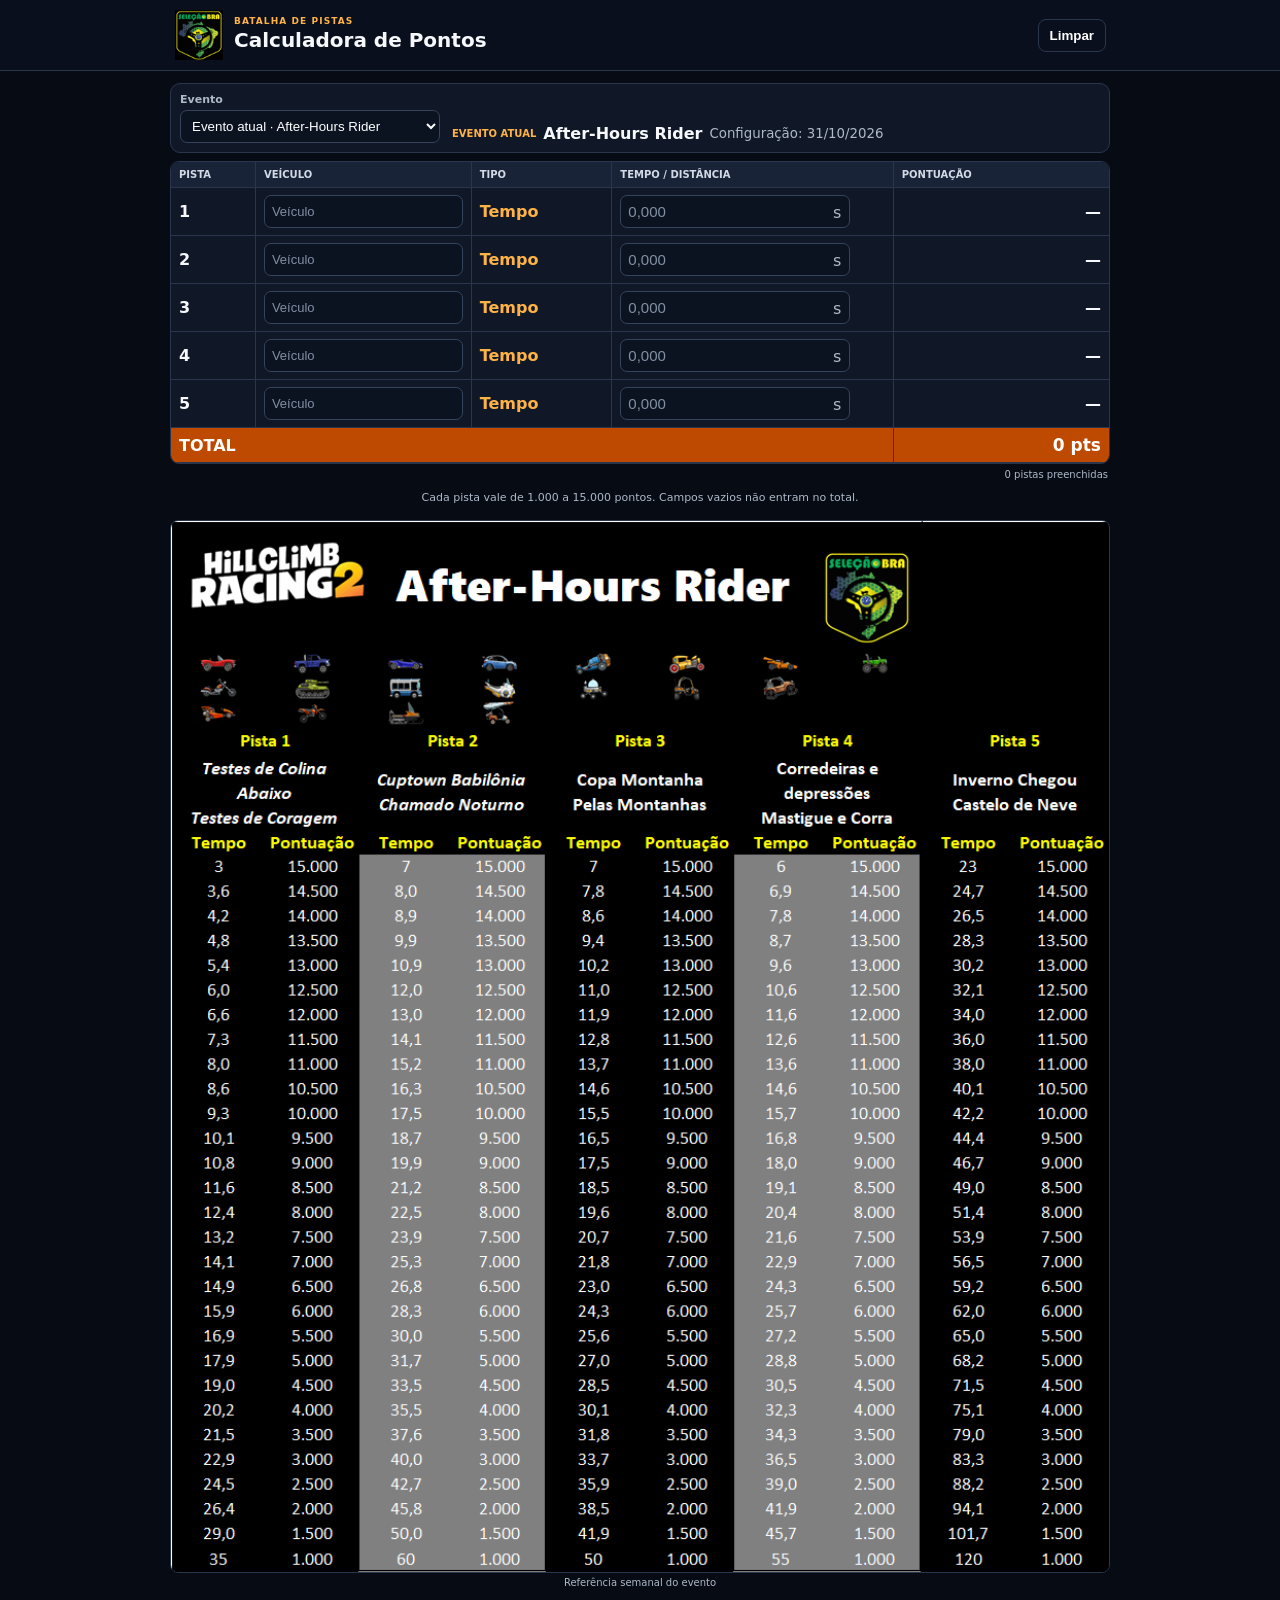
==== commit 1fde0627: "Add files via upload" ====
--- a/index.html
+++ b/index.html
@@ -1,7 +1,7 @@
-<!doctype html><html lang="pt-BR"><head><meta charset="utf-8"><meta name="viewport" content="width=device-width,initial-scale=1,viewport-fit=cover"><meta name="theme-color" content="#090f1d"><meta name="description" content="Calculadora de pontuação para eventos de corrida."><link rel="manifest" href="manifest.webmanifest"><link rel="stylesheet" href="style.css"><title>Calculadora de Pontos</title></head><body>
+<!doctype html><html lang="pt-BR"><head><meta charset="utf-8"><meta name="viewport" content="width=device-width,initial-scale=1,viewport-fit=cover"><meta name="theme-color" content="#090f1d"><meta name="description" content="Calculadora de pontuação para eventos de corrida."><link rel="manifest" href="manifest.webmanifest"><link rel="stylesheet" href="style.css?v=9"><title>Calculadora de Pontos</title></head><body>
 <header class="hero"><div class="hero__inner"><div class="brand"><img class="brand__logo" src="images/logo.png" alt="Seleção BR"><div><p class="eyebrow">BATALHA DE PISTAS</p><h1>Calculadora de Pontos</h1></div></div><button class="button button--ghost" id="clearButton" type="button">Limpar</button></div></header>
 <main class="container"><noscript><p class="notice notice--error">Este site precisa de JavaScript.</p></noscript><p id="status" class="notice" role="status" aria-live="polite">Carregando configuração…</p>
 <section id="calculator" class="hidden" aria-label="Calculadora"><div id="captureArea" class="capture-area"><div class="capture-brand"><img src="images/logo.png" alt=""><strong>Calculadora de Pontos</strong></div><div class="panel compact-setup"><label class="field event-picker"><span>Evento</span><select id="eventSelect"></select></label><div class="event-title"><span id="eventLabel" class="pill"></span><strong id="eventName"></strong><small id="updatedAt"></small></div></div><div class="table-wrap"><table class="score-table"><thead><tr><th>Pista</th><th>Veículo</th><th>Tipo</th><th>Tempo / Distância</th><th>Pontuação</th></tr></thead><tbody id="tracks"></tbody><tfoot><tr><th colspan="4">TOTAL</th><th><span id="totalScore">0</span> pts</th></tr></tfoot></table></div><p id="completedText" class="completed-text">0 pistas preenchidas</p></div>
 <p class="footnote" id="limitsText"></p><figure class="weekly"><img id="weeklyImage" src="images/evento-semanal.png" alt="Tabela semanal do evento"><figcaption>Referência semanal do evento</figcaption></figure></section></main>
 <template id="trackTemplate"><tr class="track-row"><th scope="row" class="track-name"></th><td><input class="vehicle-input" type="text" maxlength="30" autocomplete="off" placeholder="Veículo"></td><td><span class="track-type"></span></td><td><div class="compact-input"><input class="track-input" type="text" inputmode="decimal" autocomplete="off" placeholder="0,000"><span class="unit"></span></div><small class="error" aria-live="polite"></small></td><td class="track-score">—</td></tr></template>
-<script src="app.js" defer></script></body></html>
+<script src="app.js?v=9" defer></script></body></html>
--- a/style.css
+++ b/style.css
@@ -1,7 +1 @@
-:root{color-scheme:dark;--bg:#070b14;--panel:#101827;--line:#29364d;--text:#f6f8fb;--muted:#9aa8bd;--accent:#ff7a18;--accent2:#ffb347;--danger:#ff6b6b;--ok:#4dd4ac}*{box-sizing:border-box}body{margin:0;min-width:320px;font-family:Inter,system-ui,-apple-system,"Segoe UI",sans-serif;color:var(--text);background:var(--bg)}.hero{border-bottom:1px solid var(--line);background:#090f1d;position:sticky;top:0;z-index:10}.hero__inner{max-width:960px;margin:auto;padding:10px 14px;display:flex;align-items:center;justify-content:space-between;gap:12px}.brand{display:flex;align-items:center;gap:10px}.brand__logo,.capture-brand img{width:50px;height:50px;object-fit:contain}.eyebrow{margin:0;color:var(--accent2);font-weight:800;font-size:9px;letter-spacing:.12em}.brand h1{font-size:20px;margin:2px 0}.container{max-width:960px;margin:auto;padding:12px 10px 30px}.panel{background:#101827;border:1px solid var(--line);border-radius:10px}.compact-setup{display:flex;align-items:end;gap:12px;padding:9px}.event-picker{min-width:260px}.event-title{display:flex;align-items:center;gap:7px;min-width:0}.event-title small{color:var(--muted)}.field{display:grid;gap:4px}.field>span{font-size:11px;color:var(--muted);font-weight:700}select,input{width:100%;background:#0b1220;color:var(--text);border:1px solid var(--line);border-radius:7px;padding:7px;outline:none}.pill{display:inline-flex;color:var(--accent2);font-size:10px;font-weight:800;text-transform:uppercase}.table-wrap{margin-top:8px;border:1px solid var(--line);border-radius:9px;overflow:hidden}.score-table{width:100%;border-collapse:collapse;font-variant-numeric:tabular-nums}.score-table th,.score-table td{padding:7px 8px;border-right:1px solid var(--line);border-bottom:1px solid var(--line);text-align:left}.score-table th:last-child,.score-table td:last-child{border-right:0}.score-table thead th{background:#182337;color:var(--muted);font-size:10px;text-transform:uppercase}.score-table tbody th{white-space:nowrap}.score-table tfoot th{background:#bd4a00;color:#fff}.score-table tfoot th:last-child{text-align:right;font-size:17px}.track-type{color:var(--accent2);font-weight:700}.compact-input{position:relative;max-width:230px}.compact-input input{height:33px;padding-right:40px;font-size:15px}.unit{position:absolute;right:9px;top:50%;transform:translateY(-50%);color:var(--muted)}.track-score{text-align:right!important;font-weight:800;white-space:nowrap}.track-score.is-max{color:var(--ok)}.error{display:block;color:var(--danger);font-size:9px}.completed-text{margin:5px 2px;text-align:right;color:var(--muted);font-size:10px}.button{border:1px solid var(--line);border-radius:8px;padding:8px 11px;font-weight:800;cursor:pointer;color:#fff;background:transparent}.button--accent{background:var(--accent);border-color:var(--accent)}.actions{text-align:center;margin:12px 0}.footnote{text-align:center;color:var(--muted);font-size:11px}.weekly{margin:16px 0 0;text-align:center}.weekly img{display:block;width:100%;height:auto;max-height:none;object-fit:contain;background:#000;border:1px solid var(--line);border-radius:8px}.weekly figcaption{font-size:10px;color:var(--muted);margin-top:4px}.capture-brand{display:none;align-items:center;gap:10px;margin-bottom:7px}.notice{padding:10px;border:1px solid var(--line);border-radius:8px;color:var(--muted)}.hidden{display:none!important}.capture-mode{padding:14px;background:#070b14}.capture-mode .capture-brand{display:flex}.capture-mode .completed-text{display:none}@media(max-width:680px){.hero__inner{padding:7px 9px}.brand__logo{width:40px;height:40px}.brand h1{font-size:16px}.eyebrow{display:none}.container{padding:8px 6px 22px}.compact-setup{display:block;padding:7px}.event-picker{min-width:0}.event-title{margin-top:6px;flex-wrap:wrap}.event-title small{display:none}.score-table th,.score-table td{padding:5px 4px}.score-table thead th{font-size:8px}.score-table tbody th,.score-table tbody td{font-size:11px}.score-table thead th:nth-child(1){width:18%}.score-table thead th:nth-child(2){width:18%}.score-table thead th:nth-child(3){width:37%}.score-table thead th:nth-child(4){width:27%}.compact-input input{height:30px;font-size:14px;min-width:0}.track-score{font-size:12px}.button{padding:7px 9px;font-size:11px}}
-
-
-/* v6: veiculo independente por pista */
-.vehicle-input{width:100%;min-width:90px;height:33px;padding:5px 7px;font-size:13px}
-.score-table thead th:nth-child(1){width:9%}.score-table thead th:nth-child(2){width:23%}.score-table thead th:nth-child(3){width:15%}.score-table thead th:nth-child(4){width:30%}.score-table thead th:nth-child(5){width:23%}
-@media(max-width:680px){.compact-setup{display:block}.score-table th,.score-table td{padding:5px 3px}.score-table thead th{font-size:7px}.vehicle-input{min-width:70px;height:30px;padding:4px;font-size:11px}.score-table thead th:nth-child(1){width:7%}.score-table thead th:nth-child(2){width:24%}.score-table thead th:nth-child(3){width:14%}.score-table thead th:nth-child(4){width:31%}.score-table thead th:nth-child(5){width:24%}}
+:root{color-scheme:dark;--bg:#070b14;--panel:#101827;--line:#29364d;--text:#f6f8fb;--muted:#9aa8bd;--accent:#ff7a18;--accent2:#ffb347;--danger:#ff6b6b;--ok:#4dd4ac}*{box-sizing:border-box}html,body{margin:0;min-width:320px;font-family:Inter,system-ui,-apple-system,"Segoe UI",sans-serif;color:var(--text);background:#070b14!important}.hero{border-bottom:1px solid var(--line);background:#090f1d!important;position:sticky;top:0;z-index:10}.hero__inner{max-width:960px;margin:auto;padding:10px 14px;display:flex;align-items:center;justify-content:space-between;gap:12px}.brand{display:flex;align-items:center;gap:10px}.brand__logo,.capture-brand img{width:50px;height:50px;object-fit:contain}.eyebrow{margin:0;color:var(--accent2);font-weight:800;font-size:9px;letter-spacing:.12em}.brand h1{font-size:20px;margin:2px 0}.container{max-width:960px;margin:auto;padding:12px 10px 30px;background:#070b14}.panel{background:#101827!important;border:1px solid var(--line);border-radius:10px}.compact-setup{display:flex;align-items:end;gap:12px;padding:9px}.event-picker{min-width:260px}.event-title{display:flex;align-items:center;gap:7px;min-width:0}.event-title small{color:#aeb9c9}.field{display:grid;gap:4px}.field>span{font-size:11px;color:#aeb9c9;font-weight:700}select,input{width:100%;background:#0b1220!important;color:#fff!important;border:1px solid #35445d!important;border-radius:7px;padding:7px;outline:none}input::placeholder{color:#8290a5!important;opacity:1}select{color-scheme:dark}.pill{display:inline-flex;color:var(--accent2);font-size:10px;font-weight:800;text-transform:uppercase}.table-wrap{margin-top:8px;border:1px solid var(--line);border-radius:9px;overflow:hidden;background:#101827!important}.score-table{width:100%;border-collapse:collapse;font-variant-numeric:tabular-nums;background:#101827;color:#f6f8fb}.score-table th,.score-table td{padding:7px 8px;border-right:1px solid var(--line);border-bottom:1px solid var(--line);text-align:left}.score-table th:last-child,.score-table td:last-child{border-right:0}.score-table thead th{background:#182337!important;color:#d2dae6!important;font-size:10px;text-transform:uppercase}.score-table tbody tr,.score-table tbody th,.score-table tbody td{background:#101827!important;color:#f6f8fb!important}.score-table tbody th{white-space:nowrap}.score-table tfoot th{background:#bd4a00;color:#fff}.score-table tfoot th:last-child{text-align:right;font-size:17px}.track-type{color:var(--accent2);font-weight:700}.compact-input{position:relative;max-width:230px}.compact-input input{height:33px;padding-right:40px;font-size:15px}.unit{position:absolute;right:9px;top:50%;transform:translateY(-50%);color:#aeb9c9}.track-score{text-align:right!important;font-weight:800;white-space:nowrap;color:#fff}.track-score.is-max{color:var(--ok)}.error{display:block;color:var(--danger);font-size:9px}.completed-text{margin:5px 2px;text-align:right;color:#aeb9c9;font-size:10px}.button{border:1px solid var(--line);border-radius:8px;padding:8px 11px;font-weight:800;cursor:pointer;color:#fff;background:transparent}.button--accent{background:var(--accent);border-color:var(--accent)}.actions{text-align:center;margin:12px 0}.footnote{color:#aeb9c9;text-align:center;font-size:11px}.weekly{margin:16px 0 0;text-align:center}.weekly img{display:block;width:100%;height:auto;object-fit:contain;background:#000;border:1px solid var(--line);border-radius:8px}.weekly figcaption{font-size:10px;color:#aeb9c9;margin-top:4px}.capture-brand{display:none;align-items:center;gap:10px;margin-bottom:7px}.notice{padding:10px;border:1px solid var(--line);border-radius:8px;color:#aeb9c9;background:#101827}.hidden{display:none!important}.capture-mode{padding:14px;background:#070b14}.capture-mode .capture-brand{display:flex}.capture-mode .completed-text{display:none}.vehicle-input{width:100%;min-width:90px;height:33px;padding:5px 7px;font-size:13px}.score-table thead th:nth-child(1){width:9%}.score-table thead th:nth-child(2){width:23%}.score-table thead th:nth-child(3){width:15%}.score-table thead th:nth-child(4){width:30%}.score-table thead th:nth-child(5){width:23%}input:-webkit-autofill,input:-webkit-autofill:hover,input:-webkit-autofill:focus{-webkit-text-fill-color:#fff;-webkit-box-shadow:0 0 0 1000px #0b1220 inset}@media(max-width:680px){.hero__inner{padding:7px 9px}.brand__logo{width:40px;height:40px}.brand h1{font-size:16px}.eyebrow{display:none}.container{padding:8px 6px 22px}.compact-setup{display:block;padding:7px}.event-picker{min-width:0}.event-title{margin-top:6px;flex-wrap:wrap}.event-title small{display:none}.score-table th,.score-table td{padding:5px 3px}.score-table thead th{font-size:7px}.score-table tbody th,.score-table tbody td{font-size:11px}.vehicle-input{min-width:70px;height:30px;padding:4px;font-size:11px}.score-table thead th:nth-child(1){width:7%}.score-table thead th:nth-child(2){width:24%}.score-table thead th:nth-child(3){width:14%}.score-table thead th:nth-child(4){width:31%}.score-table thead th:nth-child(5){width:24%}.compact-input input{height:30px;font-size:14px;min-width:0}.track-score{font-size:12px}.button{padding:7px 9px;font-size:11px}}
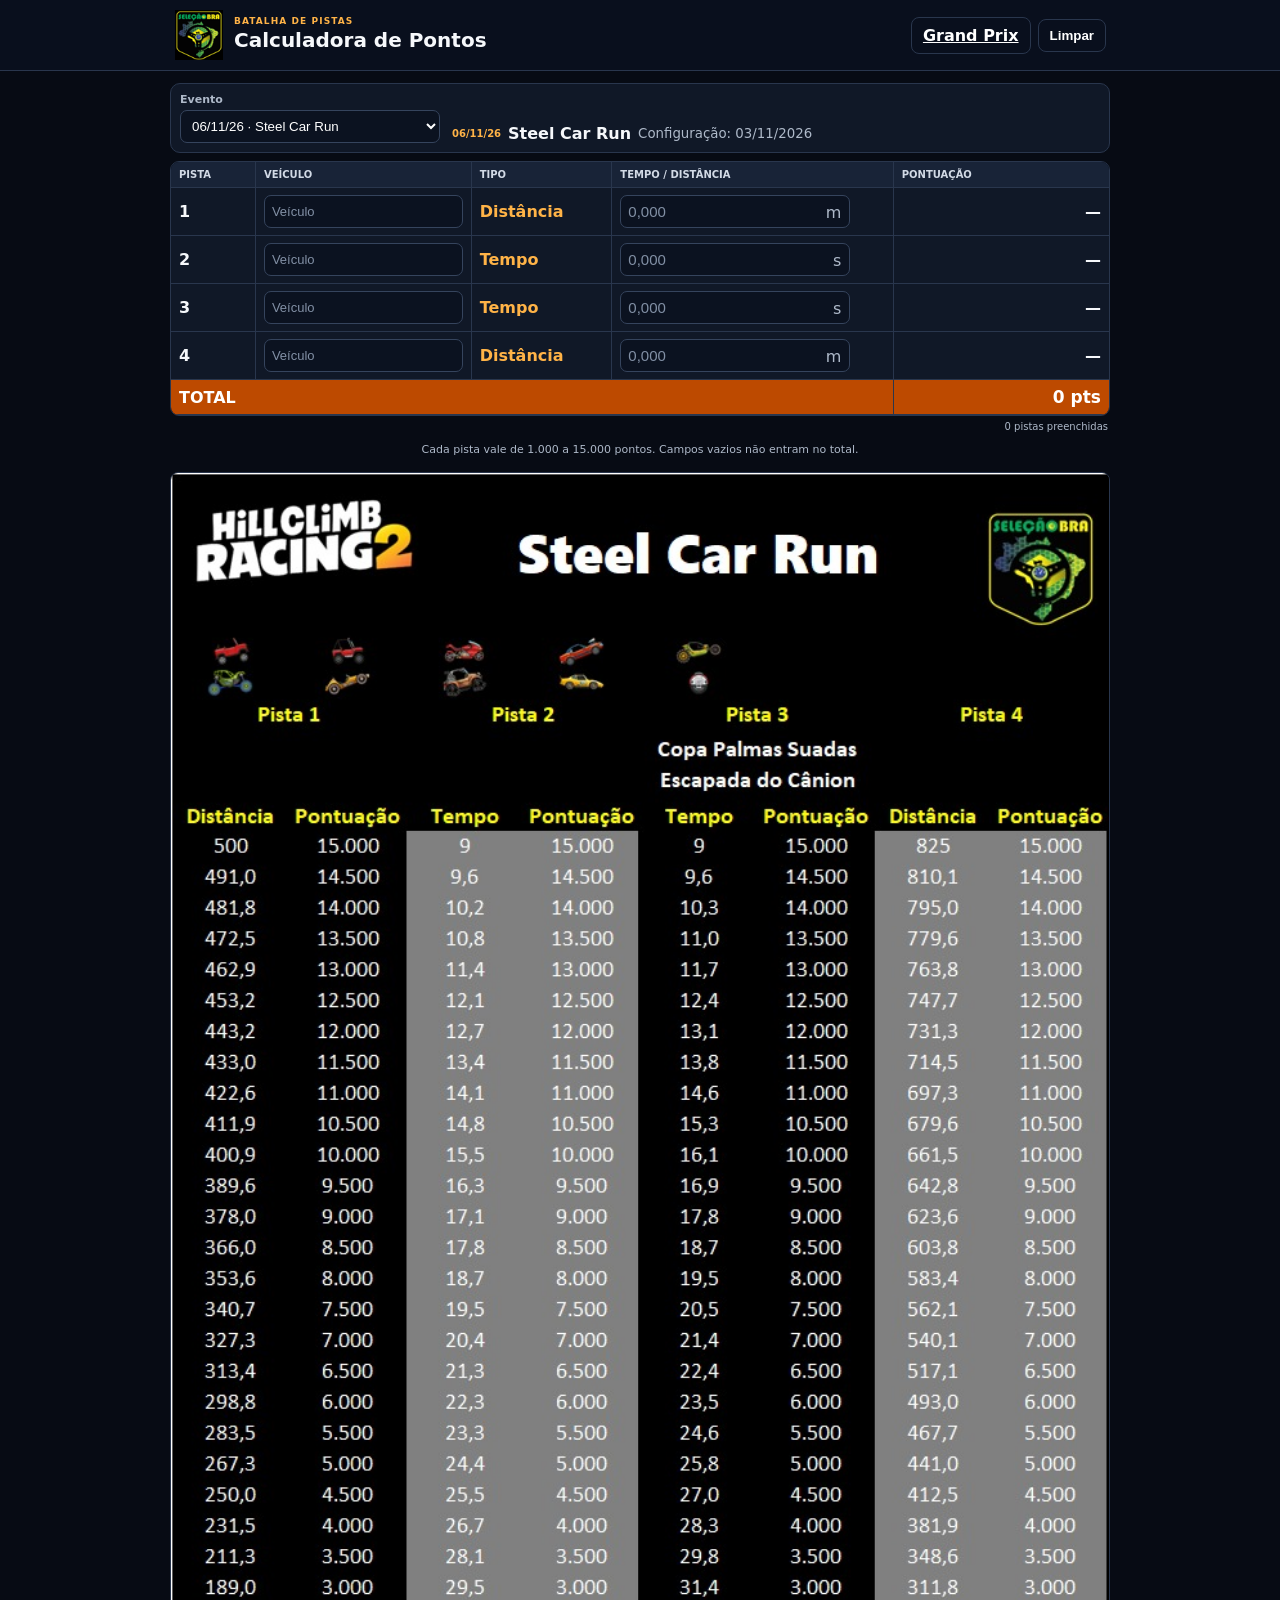
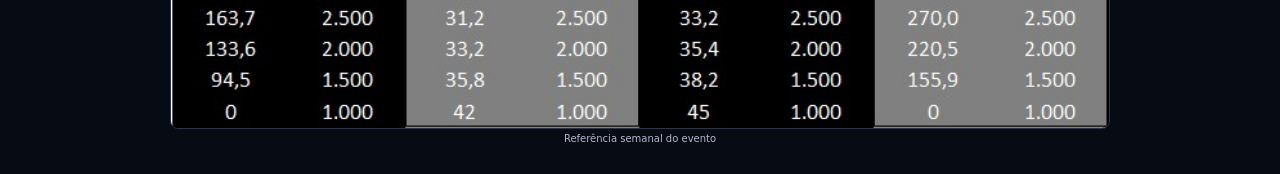
==== commit bf2c4f92: "Add files via upload" ====
--- a/index.html
+++ b/index.html
@@ -1,7 +1,7 @@
-<!doctype html><html lang="pt-BR"><head><meta charset="utf-8"><meta name="viewport" content="width=device-width,initial-scale=1,viewport-fit=cover"><meta name="theme-color" content="#090f1d"><meta name="description" content="Calculadora de pontuação para eventos de corrida."><link rel="manifest" href="manifest.webmanifest"><link rel="stylesheet" href="style.css?v=9"><title>Calculadora de Pontos</title></head><body>
-<header class="hero"><div class="hero__inner"><div class="brand"><img class="brand__logo" src="images/logo.png" alt="Seleção BR"><div><p class="eyebrow">BATALHA DE PISTAS</p><h1>Calculadora de Pontos</h1></div></div><button class="button button--ghost" id="clearButton" type="button">Limpar</button></div></header>
+<!doctype html><html lang="pt-BR"><head><meta charset="utf-8"><meta name="viewport" content="width=device-width,initial-scale=1,viewport-fit=cover"><meta name="theme-color" content="#090f1d"><meta name="description" content="Calculadora de pontuação para eventos de corrida."><link rel="manifest" href="manifest.webmanifest"><link rel="stylesheet" href="style.css?v=10"><title>Calculadora de Pontos</title></head><body>
+<header class="hero"><div class="hero__inner"><div class="brand"><img class="brand__logo" src="images/logo.png" alt="Seleção BR"><div><p class="eyebrow">BATALHA DE PISTAS</p><h1>Calculadora de Pontos</h1></div></div><nav aria-label="Navegação principal" style="display:flex;gap:7px;align-items:center"><a class="button button--ghost" href="grandprix.html">Grand Prix</a><button class="button button--ghost" id="clearButton" type="button">Limpar</button></nav></div></header>
 <main class="container"><noscript><p class="notice notice--error">Este site precisa de JavaScript.</p></noscript><p id="status" class="notice" role="status" aria-live="polite">Carregando configuração…</p>
 <section id="calculator" class="hidden" aria-label="Calculadora"><div id="captureArea" class="capture-area"><div class="capture-brand"><img src="images/logo.png" alt=""><strong>Calculadora de Pontos</strong></div><div class="panel compact-setup"><label class="field event-picker"><span>Evento</span><select id="eventSelect"></select></label><div class="event-title"><span id="eventLabel" class="pill"></span><strong id="eventName"></strong><small id="updatedAt"></small></div></div><div class="table-wrap"><table class="score-table"><thead><tr><th>Pista</th><th>Veículo</th><th>Tipo</th><th>Tempo / Distância</th><th>Pontuação</th></tr></thead><tbody id="tracks"></tbody><tfoot><tr><th colspan="4">TOTAL</th><th><span id="totalScore">0</span> pts</th></tr></tfoot></table></div><p id="completedText" class="completed-text">0 pistas preenchidas</p></div>
 <p class="footnote" id="limitsText"></p><figure class="weekly"><img id="weeklyImage" src="images/evento-semanal.png" alt="Tabela semanal do evento"><figcaption>Referência semanal do evento</figcaption></figure></section></main>
 <template id="trackTemplate"><tr class="track-row"><th scope="row" class="track-name"></th><td><input class="vehicle-input" type="text" maxlength="30" autocomplete="off" placeholder="Veículo"></td><td><span class="track-type"></span></td><td><div class="compact-input"><input class="track-input" type="text" inputmode="decimal" autocomplete="off" placeholder="0,000"><span class="unit"></span></div><small class="error" aria-live="polite"></small></td><td class="track-score">—</td></tr></template>
-<script src="app.js?v=9" defer></script></body></html>
+<script src="app.js?v=10" defer></script></body></html>
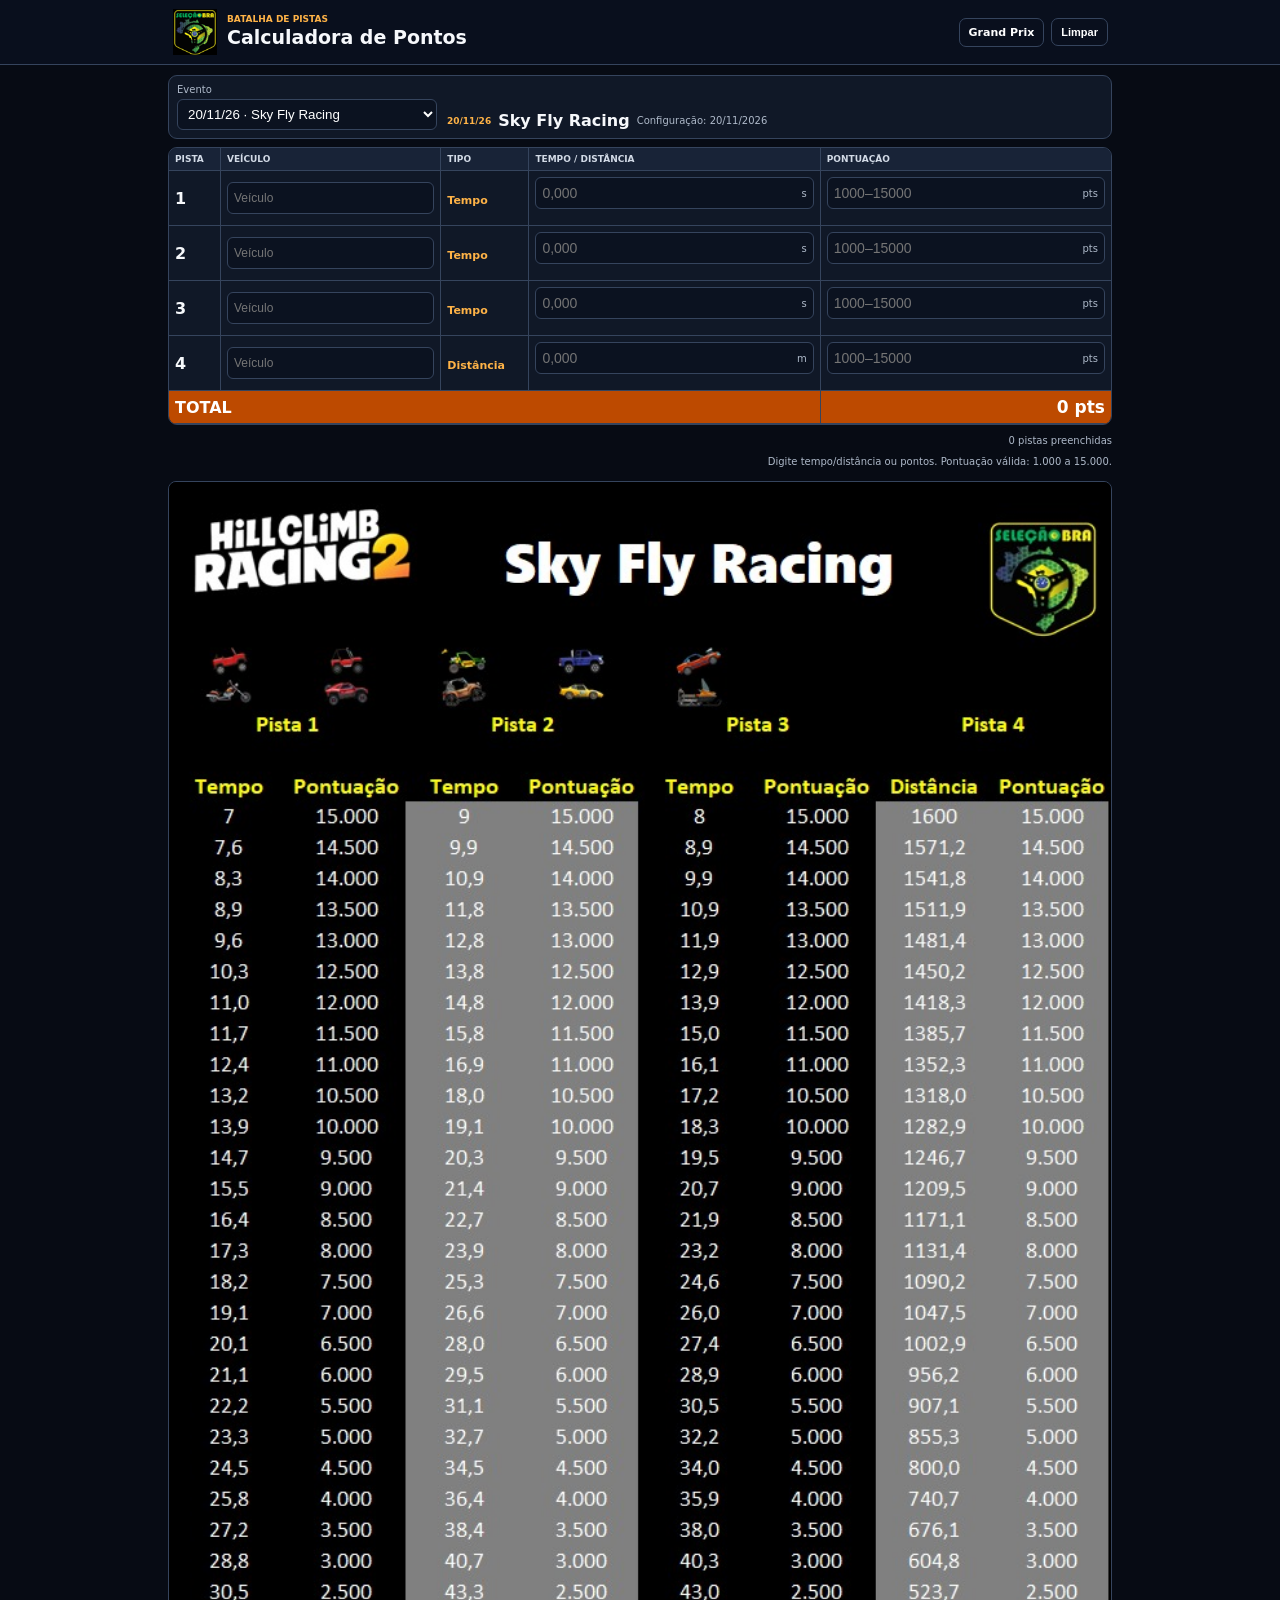
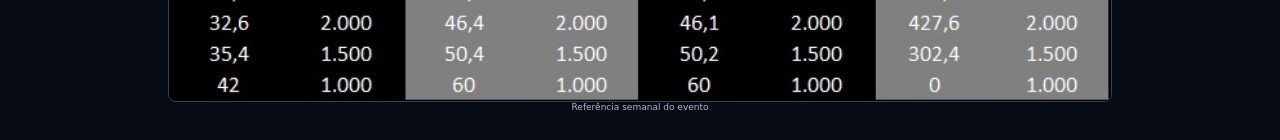
==== commit d6845347: "Add files via upload" ====
--- a/index.html
+++ b/index.html
@@ -1,7 +1,7 @@
-<!doctype html><html lang="pt-BR"><head><meta charset="utf-8"><meta name="viewport" content="width=device-width,initial-scale=1,viewport-fit=cover"><meta name="theme-color" content="#090f1d"><meta name="description" content="Calculadora de pontuação para eventos de corrida."><link rel="manifest" href="manifest.webmanifest"><link rel="stylesheet" href="style.css?v=10"><title>Calculadora de Pontos</title></head><body>
+<!doctype html><html lang="pt-BR"><head><meta charset="utf-8"><meta name="viewport" content="width=device-width,initial-scale=1,viewport-fit=cover"><meta name="theme-color" content="#090f1d"><meta name="description" content="Calculadora de pontuação para eventos de corrida."><link rel="manifest" href="manifest.webmanifest"><link rel="stylesheet" href="style.css?v=11"><title>Calculadora de Pontos</title></head><body>
 <header class="hero"><div class="hero__inner"><div class="brand"><img class="brand__logo" src="images/logo.png" alt="Seleção BR"><div><p class="eyebrow">BATALHA DE PISTAS</p><h1>Calculadora de Pontos</h1></div></div><nav aria-label="Navegação principal" style="display:flex;gap:7px;align-items:center"><a class="button button--ghost" href="grandprix.html">Grand Prix</a><button class="button button--ghost" id="clearButton" type="button">Limpar</button></nav></div></header>
 <main class="container"><noscript><p class="notice notice--error">Este site precisa de JavaScript.</p></noscript><p id="status" class="notice" role="status" aria-live="polite">Carregando configuração…</p>
-<section id="calculator" class="hidden" aria-label="Calculadora"><div id="captureArea" class="capture-area"><div class="capture-brand"><img src="images/logo.png" alt=""><strong>Calculadora de Pontos</strong></div><div class="panel compact-setup"><label class="field event-picker"><span>Evento</span><select id="eventSelect"></select></label><div class="event-title"><span id="eventLabel" class="pill"></span><strong id="eventName"></strong><small id="updatedAt"></small></div></div><div class="table-wrap"><table class="score-table"><thead><tr><th>Pista</th><th>Veículo</th><th>Tipo</th><th>Tempo / Distância</th><th>Pontuação</th></tr></thead><tbody id="tracks"></tbody><tfoot><tr><th colspan="4">TOTAL</th><th><span id="totalScore">0</span> pts</th></tr></tfoot></table></div><p id="completedText" class="completed-text">0 pistas preenchidas</p></div>
+<section id="calculator" class="hidden" aria-label="Calculadora"><div class="panel compact-setup"><label class="field event-picker"><span>Evento</span><select id="eventSelect"></select></label><div class="event-title"><span id="eventLabel" class="pill"></span><strong id="eventName"></strong><small id="updatedAt"></small></div></div><div class="table-wrap"><table class="score-table"><thead><tr><th>Pista</th><th>Veículo</th><th>Tipo</th><th>Tempo / Distância</th><th>Pontuação</th></tr></thead><tbody id="tracks"></tbody><tfoot><tr><th colspan="4">TOTAL</th><th><span id="totalScore">0</span> pts</th></tr></tfoot></table></div><p id="completedText" class="completed-text">0 pistas preenchidas</p>
 <p class="footnote" id="limitsText"></p><figure class="weekly"><img id="weeklyImage" src="images/evento-semanal.png" alt="Tabela semanal do evento"><figcaption>Referência semanal do evento</figcaption></figure></section></main>
-<template id="trackTemplate"><tr class="track-row"><th scope="row" class="track-name"></th><td><input class="vehicle-input" type="text" maxlength="30" autocomplete="off" placeholder="Veículo"></td><td><span class="track-type"></span></td><td><div class="compact-input"><input class="track-input" type="text" inputmode="decimal" autocomplete="off" placeholder="0,000"><span class="unit"></span></div><small class="error" aria-live="polite"></small></td><td class="track-score">—</td></tr></template>
-<script src="app.js?v=10" defer></script></body></html>
+<template id="trackTemplate"><tr class="track-row"><th scope="row" class="track-name"></th><td><input class="vehicle-input" type="text" maxlength="30" autocomplete="off" placeholder="Veículo"></td><td><span class="track-type"></span></td><td><div class="compact-input"><input class="track-input" type="text" inputmode="decimal" autocomplete="off" placeholder="0,000"><span class="unit"></span></div><small class="error value-error" aria-live="polite"></small></td><td><div class="compact-input score-input-wrap"><input class="score-input" type="text" inputmode="numeric" autocomplete="off" placeholder="1000–15000"><span class="unit">pts</span></div><small class="error score-error" aria-live="polite"></small></td></tr></template>
+<script src="app.js?v=11" defer></script></body></html>
--- a/style.css
+++ b/style.css
@@ -1 +1 @@
-:root{color-scheme:dark;--bg:#070b14;--panel:#101827;--line:#29364d;--text:#f6f8fb;--muted:#9aa8bd;--accent:#ff7a18;--accent2:#ffb347;--danger:#ff6b6b;--ok:#4dd4ac}*{box-sizing:border-box}html,body{margin:0;min-width:320px;font-family:Inter,system-ui,-apple-system,"Segoe UI",sans-serif;color:var(--text);background:#070b14!important}.hero{border-bottom:1px solid var(--line);background:#090f1d!important;position:sticky;top:0;z-index:10}.hero__inner{max-width:960px;margin:auto;padding:10px 14px;display:flex;align-items:center;justify-content:space-between;gap:12px}.brand{display:flex;align-items:center;gap:10px}.brand__logo,.capture-brand img{width:50px;height:50px;object-fit:contain}.eyebrow{margin:0;color:var(--accent2);font-weight:800;font-size:9px;letter-spacing:.12em}.brand h1{font-size:20px;margin:2px 0}.container{max-width:960px;margin:auto;padding:12px 10px 30px;background:#070b14}.panel{background:#101827!important;border:1px solid var(--line);border-radius:10px}.compact-setup{display:flex;align-items:end;gap:12px;padding:9px}.event-picker{min-width:260px}.event-title{display:flex;align-items:center;gap:7px;min-width:0}.event-title small{color:#aeb9c9}.field{display:grid;gap:4px}.field>span{font-size:11px;color:#aeb9c9;font-weight:700}select,input{width:100%;background:#0b1220!important;color:#fff!important;border:1px solid #35445d!important;border-radius:7px;padding:7px;outline:none}input::placeholder{color:#8290a5!important;opacity:1}select{color-scheme:dark}.pill{display:inline-flex;color:var(--accent2);font-size:10px;font-weight:800;text-transform:uppercase}.table-wrap{margin-top:8px;border:1px solid var(--line);border-radius:9px;overflow:hidden;background:#101827!important}.score-table{width:100%;border-collapse:collapse;font-variant-numeric:tabular-nums;background:#101827;color:#f6f8fb}.score-table th,.score-table td{padding:7px 8px;border-right:1px solid var(--line);border-bottom:1px solid var(--line);text-align:left}.score-table th:last-child,.score-table td:last-child{border-right:0}.score-table thead th{background:#182337!important;color:#d2dae6!important;font-size:10px;text-transform:uppercase}.score-table tbody tr,.score-table tbody th,.score-table tbody td{background:#101827!important;color:#f6f8fb!important}.score-table tbody th{white-space:nowrap}.score-table tfoot th{background:#bd4a00;color:#fff}.score-table tfoot th:last-child{text-align:right;font-size:17px}.track-type{color:var(--accent2);font-weight:700}.compact-input{position:relative;max-width:230px}.compact-input input{height:33px;padding-right:40px;font-size:15px}.unit{position:absolute;right:9px;top:50%;transform:translateY(-50%);color:#aeb9c9}.track-score{text-align:right!important;font-weight:800;white-space:nowrap;color:#fff}.track-score.is-max{color:var(--ok)}.error{display:block;color:var(--danger);font-size:9px}.completed-text{margin:5px 2px;text-align:right;color:#aeb9c9;font-size:10px}.button{border:1px solid var(--line);border-radius:8px;padding:8px 11px;font-weight:800;cursor:pointer;color:#fff;background:transparent}.button--accent{background:var(--accent);border-color:var(--accent)}.actions{text-align:center;margin:12px 0}.footnote{color:#aeb9c9;text-align:center;font-size:11px}.weekly{margin:16px 0 0;text-align:center}.weekly img{display:block;width:100%;height:auto;object-fit:contain;background:#000;border:1px solid var(--line);border-radius:8px}.weekly figcaption{font-size:10px;color:#aeb9c9;margin-top:4px}.capture-brand{display:none;align-items:center;gap:10px;margin-bottom:7px}.notice{padding:10px;border:1px solid var(--line);border-radius:8px;color:#aeb9c9;background:#101827}.hidden{display:none!important}.capture-mode{padding:14px;background:#070b14}.capture-mode .capture-brand{display:flex}.capture-mode .completed-text{display:none}.vehicle-input{width:100%;min-width:90px;height:33px;padding:5px 7px;font-size:13px}.score-table thead th:nth-child(1){width:9%}.score-table thead th:nth-child(2){width:23%}.score-table thead th:nth-child(3){width:15%}.score-table thead th:nth-child(4){width:30%}.score-table thead th:nth-child(5){width:23%}input:-webkit-autofill,input:-webkit-autofill:hover,input:-webkit-autofill:focus{-webkit-text-fill-color:#fff;-webkit-box-shadow:0 0 0 1000px #0b1220 inset}@media(max-width:680px){.hero__inner{padding:7px 9px}.brand__logo{width:40px;height:40px}.brand h1{font-size:16px}.eyebrow{display:none}.container{padding:8px 6px 22px}.compact-setup{display:block;padding:7px}.event-picker{min-width:0}.event-title{margin-top:6px;flex-wrap:wrap}.event-title small{display:none}.score-table th,.score-table td{padding:5px 3px}.score-table thead th{font-size:7px}.score-table tbody th,.score-table tbody td{font-size:11px}.vehicle-input{min-width:70px;height:30px;padding:4px;font-size:11px}.score-table thead th:nth-child(1){width:7%}.score-table thead th:nth-child(2){width:24%}.score-table thead th:nth-child(3){width:14%}.score-table thead th:nth-child(4){width:31%}.score-table thead th:nth-child(5){width:24%}.compact-input input{height:30px;font-size:14px;min-width:0}.track-score{font-size:12px}.button{padding:7px 9px;font-size:11px}}
+:root{color-scheme:dark;--bg:#070b14;--panel:#101827;--line:#35445d;--text:#f6f8fb;--muted:#aeb9c9;--accent:#ff7a18;--accent2:#ffb347;--danger:#ff6b6b;--ok:#4dd4ac}*{box-sizing:border-box}html,body{margin:0;min-width:320px;background:#070b14!important;color:var(--text);font-family:Inter,system-ui,-apple-system,"Segoe UI",sans-serif}.hero{position:sticky;top:0;z-index:10;background:#090f1d;border-bottom:1px solid var(--line)}.hero__inner{max-width:960px;margin:auto;padding:9px 12px;display:flex;align-items:center;justify-content:space-between;gap:10px}.brand{display:flex;align-items:center;gap:9px}.brand__logo{width:46px;height:46px;object-fit:contain}.eyebrow{margin:0;color:var(--accent2);font-size:9px;font-weight:800}.brand h1{margin:2px 0;font-size:19px}.container{max-width:960px;margin:auto;padding:10px 8px 28px}.panel,.table-wrap{background:var(--panel);border:1px solid var(--line);border-radius:9px}.compact-setup{display:flex;align-items:end;gap:10px;padding:8px}.event-picker{min-width:260px}.event-title{display:flex;align-items:center;gap:7px;flex-wrap:wrap}.field{display:grid;gap:4px}.field>span,.event-title small{font-size:10px;color:var(--muted)}select,input{width:100%;background:#0b1220!important;color:#fff!important;border:1px solid var(--line)!important;border-radius:6px;padding:6px;outline:none}.pill{color:var(--accent2);font-size:9px;font-weight:800;text-transform:uppercase}.table-wrap{margin-top:8px;overflow:hidden}.score-table{width:100%;border-collapse:collapse;font-variant-numeric:tabular-nums}.score-table th,.score-table td{padding:6px;border-right:1px solid var(--line);border-bottom:1px solid var(--line);text-align:left}.score-table th:last-child,.score-table td:last-child{border-right:0}.score-table thead th{background:#182337;color:#d2dae6;font-size:9px;text-transform:uppercase}.score-table tbody th,.score-table tbody td{background:#101827}.score-table tfoot th{background:#bd4a00;color:#fff}.score-table tfoot th:last-child{text-align:right;font-size:17px}.track-type{color:var(--accent2);font-size:11px;font-weight:700}.compact-input{position:relative;min-width:100px}.compact-input input{height:32px;padding-right:38px;font-size:14px}.compact-input .unit{position:absolute;right:7px;top:50%;transform:translateY(-50%);color:var(--muted);font-size:10px}.score-input-wrap{min-width:110px}.vehicle-input{min-width:85px;height:32px;font-size:12px}.error{display:block;color:var(--danger);font-size:8px;min-height:10px}.completed-text,.footnote{color:var(--muted);font-size:10px;text-align:right}.button{border:1px solid var(--line);border-radius:7px;padding:7px 9px;color:#fff;background:transparent;text-decoration:none;font-size:11px;font-weight:800}.weekly{text-align:center;margin:14px 0 0}.weekly img{display:block;width:100%;height:auto;background:#000;border:1px solid var(--line);border-radius:8px}.weekly figcaption{font-size:9px;color:var(--muted)}.notice{padding:9px;border:1px solid var(--line);border-radius:8px;color:var(--muted);background:var(--panel)}.hidden{display:none!important}@media(max-width:680px){.hero__inner{padding:6px}.brand__logo{width:38px;height:38px}.brand h1{font-size:14px}.eyebrow{display:none}.container{padding:6px 4px 20px}.compact-setup{display:block}.event-picker{min-width:0}.event-title{margin-top:5px}.event-title small{display:none}.score-table th,.score-table td{padding:4px 2px}.score-table thead th{font-size:6.5px}.score-table thead th:nth-child(1){width:6%}.score-table thead th:nth-child(2){width:20%}.score-table thead th:nth-child(3){width:12%}.score-table thead th:nth-child(4){width:31%}.score-table thead th:nth-child(5){width:31%}.vehicle-input{min-width:62px;font-size:10px}.compact-input{min-width:82px}.compact-input input{font-size:12px;padding:4px 27px 4px 4px}.compact-input .unit{right:4px;font-size:8px}.track-type{font-size:9px}.button{padding:6px;font-size:9px}}
